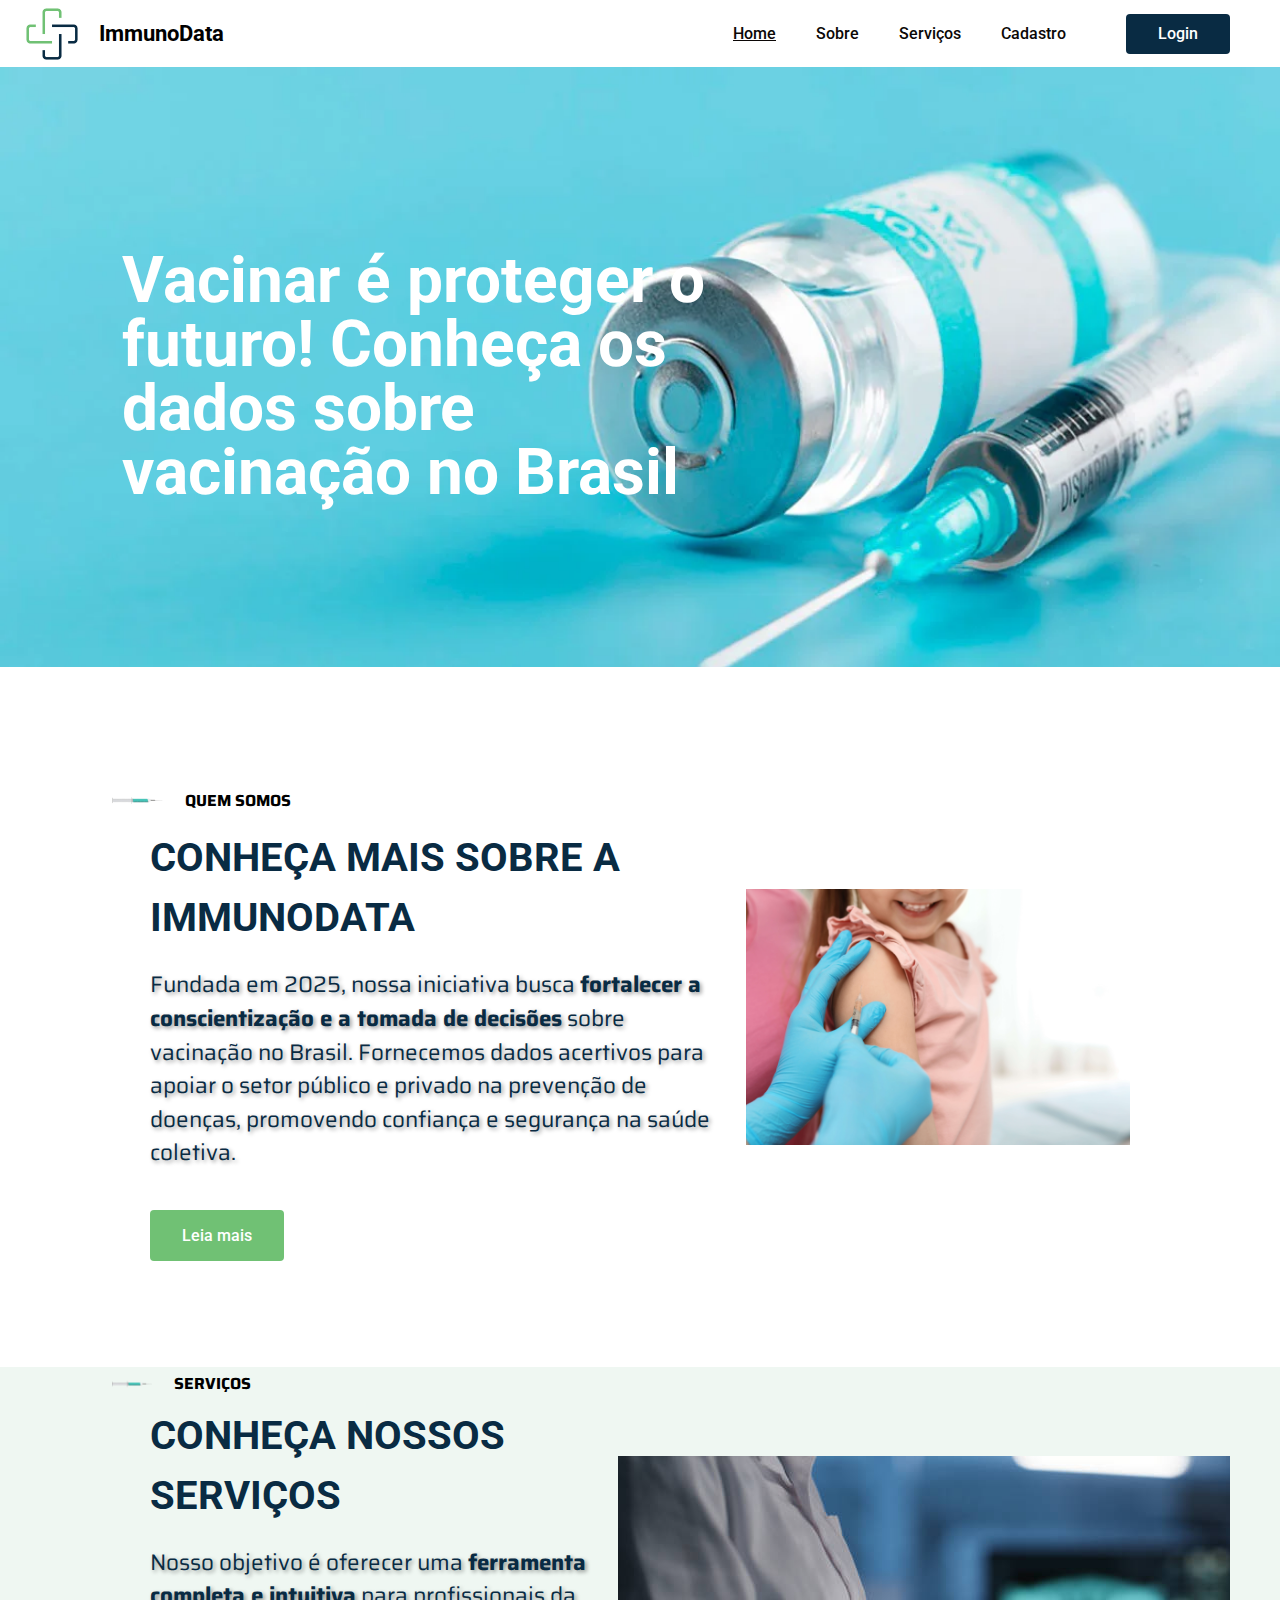
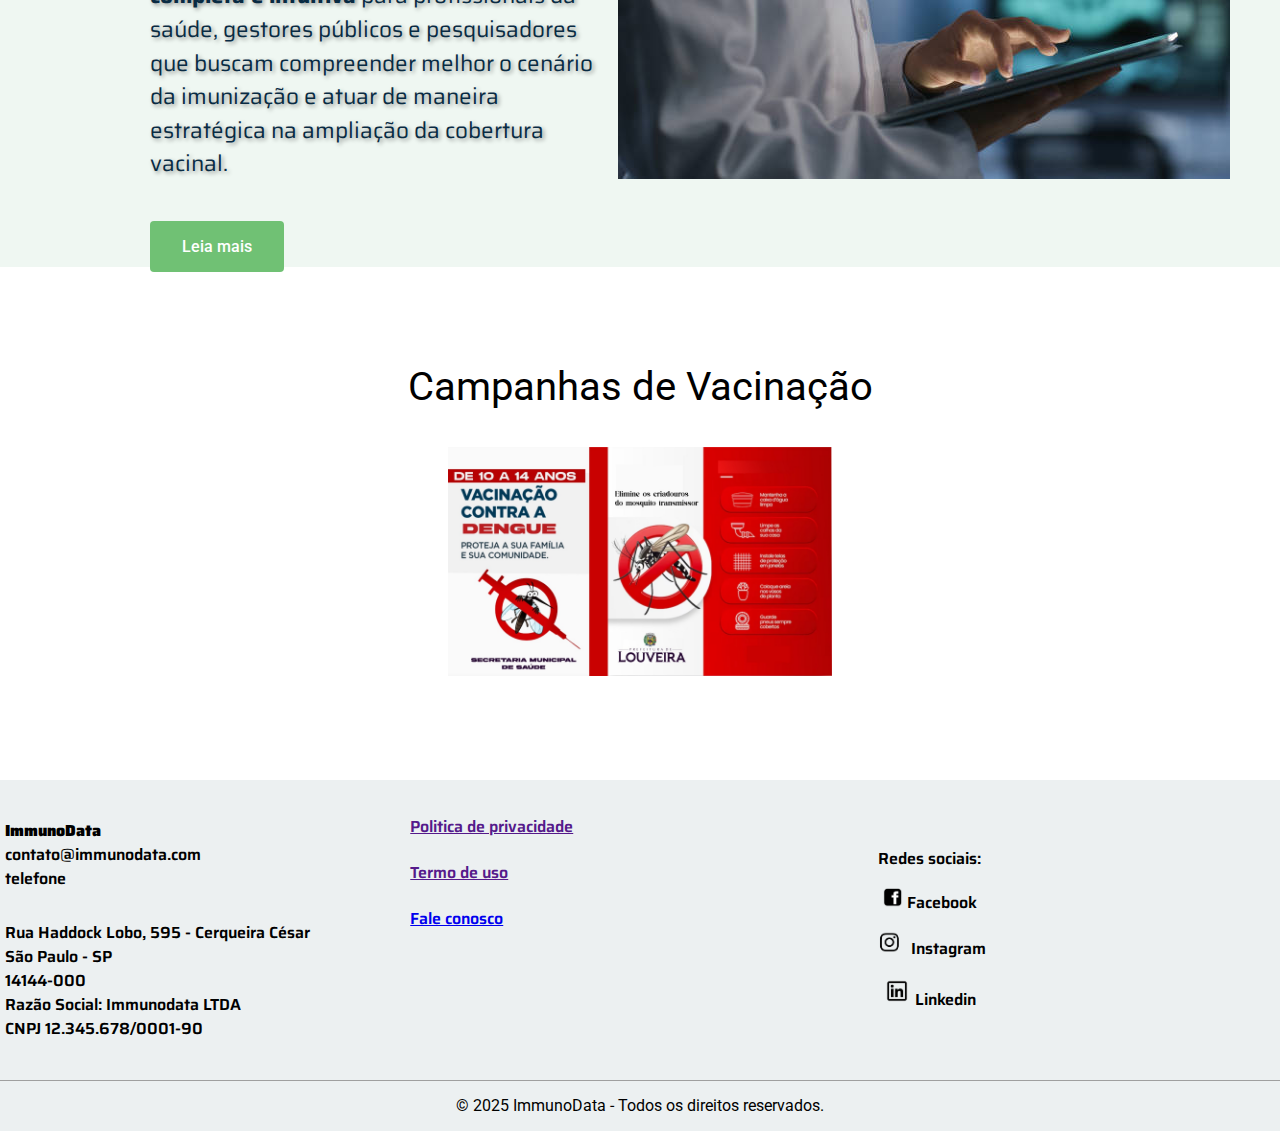
==== site/public/index.html @ 12438918 "adicionando tag select de todas as cidades para cadastro" ====
<!DOCTYPE html>
<html lang="pt-br">

<head>
    <meta charset="UTF-8">
    <meta name="viewport" content="width=device-width, initial-scale=1.0">
    <link rel="stylesheet" href="./css/reset.css">
    <link rel="stylesheet" href="./css/style.css">
    <link rel="icon" href="./assets/logo immunodata/4.png">
    <title>ImmunoData</title>
</head>

<body>
    <header class="cabecalho">
        <div class="cabecalho-titulo">
            <img class="cabecalho-titulo-img" src="./assets/logo immunodata/8.png" alt="Logo site">
            <h1>
                ImmunoData
            </h1>
        </div>
        <nav class="cabecalho-navegacao">
            <div class="cabecalho-navegacao-item">
                <a style="text-decoration: underline;" href="./index.html"> Home</a>
                <a href="./about.html"> Sobre</a>
                <a href="./servicos.html">Serviços</a>
                <a href="Cadastro.html">Cadastro</a>
            </div>
            <a class="logar" href="./Login.html">Login</a>
        </nav>
    </header>
    <main class="conteudo">
        <section class="conteudo-principal">
            <div class="capa conteudo-principal-parte">
                <div class="sobre-capa-principal">
                    <h1 class="slogan">Vacinar é proteger o futuro! Conheça os dados sobre vacinação no Brasil</h1>
                </div>
            </div>
            <div class="conteudo-principal-parte">
                <div class="sobre">
                    <div class="conteudo-principal-titulo">
                        <img src="./assets/vacina.png" alt="seringa">
                        <p>QUEM SOMOS</p>
                    </div>
                    <div class="conteudo-principal-sobre">
                        <h2>CONHEÇA MAIS SOBRE A IMMUNODATA</h2>
                        <p>Fundada em 2025, nossa iniciativa busca <span>fortalecer a conscientização e a tomada de
                                decisões</span> sobre vacinação no Brasil. Fornecemos dados acertivos para apoiar o setor público
                            e privado na prevenção de doenças, promovendo confiança e segurança na saúde coletiva.</p>
                    </div>
                    <button onclick="irSobre()"> Leia mais</button>
                </div>
                <img class="conteudo-principal-imagem" src="assets/vacinacao-infantil.png" alt="criança vacinando" class="sobre-img">
            </div>
            <div class="conteudo-principal-parte marcas">
                <div class="saiba-mais">
                    <div class="conteudo-principal-titulo">
                        <img src="./assets/vacina.png" alt="seringa">
                        <p>SERVIÇOS</p>
                    </div>
                    <div class="conteudo-principal-sobre">
                        <h2>CONHEÇA NOSSOS SERVIÇOS</h2>
                        <p>Nosso objetivo é oferecer uma <span>ferramenta completa e intuitiva</span> para profissionais da saúde, 
                            gestores públicos e pesquisadores que buscam compreender melhor o cenário da imunização e 
                            atuar de maneira estratégica na ampliação da cobertura vacinal.</p>
                    </div>
                    <button onclick="irServico()">Leia mais</button>
                </div>
                <img src="./assets/istockphoto-1751622102-612x612.jpg" alt="logo">
            </div>
            <div class="historias">
                <h1 class="titulo-historias">Campanhas de Vacinação</h1>
                <div class="div-results">
                    <div id="feed_container" class="feed-container">
                        <img src="./assets/campanha-vacina-dengue.jpeg" alt="Campanha de vacinação dengue - Louveira">
                    </div>
                </div>
            </div>
            <div class="contato">
                <div class="informacao">
                    <div class="contato-empresa">
                        <div class="informacao-dados">
                            <p class="contato-empresa-titulo">ImmunoData</p>
                            <p>contato@immunodata.com</p>
                            <p>telefone</p>
                        </div>
                        <div class="informacao-dados">
                            <p>Rua Haddock Lobo, 595 - Cerqueira César</p>
                            <p>São Paulo - SP</p>
                            <p>14144-000</p>
                            <p>Razão Social: Immunodata LTDA</p>
                            <p>CNPJ 12.345.678/0001-90</p>
                            
                        </div>
                    </div>
                    
                    <div class="links">
                        <a href="">Politica de privacidade</a>
                        <a href="">Termo de uso</a>
                        <a href="./contato.html">Fale conosco</a>
                    </div>
                </div>
                <div class="redes-sociais">
                    <h2>Redes sociais:</h2>
                        <span class="posicao">
                            <img src="assets/facebook.png" alt=""> Facebook
                        </span>
                        <span>
                            <img src="assets/instagram.png" alt=""> Instagram
                        </span>
                        <span>
                            <img src="assets/linkedin.png" alt=""> Linkedin
                        </span>
                </div>
            </div>
        </section>

    </main>
    <footer class="rodape">

        <h4>
            © 2025 ImmunoData - Todos os direitos reservados.
        </h4>
    </footer>
</body>

</html>

<script>
    function irSobre() {
        window.location = "./about.html";
    }

    function irServico() {
        window.location = "./servicos.html";
    }
</script>
---- site/public/css/style.css ----
@import url('https://fonts.googleapis.com/css2?family=Edu+AU+VIC+WA+NT+Pre:wght@400..700&family=Kavoon&family=Playpen+Sans:wght@100..800&family=Roboto:ital,wght@0,100..900;1,100..900&display=swap');
@import url('https://fonts.googleapis.com/css2?family=Edu+AU+VIC+WA+NT+Pre:wght@400..700&family=Kavoon&family=Playpen+Sans:wght@100..800&family=Roboto:ital,wght@0,100..900;1,100..900&family=Saira:ital,wght@0,100..900;1,100..900&display=swap');
@import url('https://fonts.googleapis.com/css2?family=Poppins:wght@200;300;400;500;700;800&family=Saira:ital,wght@0,100..900;1,100..900&family=Ultra&display=swap');


body{
    background-color: #fff;
    font-family: "Roboto";
    color: #000;
    height: 100vh;
}

.cabecalho {
    display: flex;
    justify-content: space-between;
    width: 100%;
    height: 67px;
    align-items: center;
}

.cabecalho-titulo{
    display: flex;
    margin-left: 20px;
    align-items: center;
    font-size: 1.4rem;
    font-weight: 700;

}

.cabecalho-titulo-img{
    margin-right: 15px;
    width: 10%;
}

.cabecalho-navegacao{
    margin-right: 50px;
    display: flex;
    gap: 60px;   
}

.cabecalho-navegacao-item{
    display: flex;
    gap: 40px;
    align-items: center;
}

.cabecalho-navegacao a{
    text-decoration: none;
    font-weight: 500;
    color: #0B0706;
}

.cabecalho-navegacao .logar{
    background-color: #092b43;
    padding: 12px 32px;
    color: #fff !important;
    border-radius: 4px;
}

.capa {
    background-image: url(../assets/fundo-vacina.jpg);
    background-size: cover;
    width: 100% !important;
    margin: 0 !important;
    height: 600px !important;
}

.sobre-capa{
    color: white;
    height: 100%;
    display: flex;
    flex-direction: column;
    align-items: flex-start;
    justify-content: left;
    gap: 30px;
    font-size: 4rem;
    font-weight: 700;
    text-align: left;
    margin-left: 90px;
    margin-top: 40px;
}

.sobre-capa-principal{
    color: white;
    height: 100%;
    display: flex;
    flex-direction: column;
    align-items: flex-start;
    justify-content: left;
    gap: 30px;
    font-size: 4rem;
    font-weight: 700;
    text-align: left;
    margin-left: 90px;
    margin-top: 300px;
}

.slogan{
    width: 50%;
    padding: 2rem;
}

.conteudo{
    display: flex;
}

.conteudo-principal{
    width: 100%;
    display: flex;
    flex-direction: column;
    gap: 100px;
}

.conteudo-principal-parte{
    width: 100%;
    height: 500px;
    display: flex;
    justify-content: space-around;
    align-items: center;
    gap: 20px;
}

.conteudo-principal-imagem{
    width: 30%;
    margin-right: 150px;
} 

.nosso-nome{
    height: 500px;
    display: flex;
    justify-content: center;
}

.conteudo-principal-titulo{
    font-family: "Saira";
    display: flex;
    align-items: center;
    gap: 20px;
    margin-left: 110px;
    font-size: 1rem;
    font-weight: 700;
}

.conteudo-principal-sobre{
    display: flex;
    flex-direction: column;
    margin-left: 150px;
    gap: 20px;
    font-family: "Saira";
    font-size: 1.4rem;
    font-weight: 400;
    color: #092b43;
    line-height: 1.5;
}

.conteudo-principal-imagem-sobre{
    width: 30%;
    margin-right: 150px;
} 

.conteudo-principal-motivo{
    display: flex;
    flex-direction: column;
    margin-left: 100px;
    gap: 40px;
    font-family: "Saira";
    font-size: 1.4rem;
    font-weight: 400;
    color: #092b43;
    line-height: 1.2;
    align-items: center;
}

.titulo-pqescolher{
align-items: center;
margin-bottom: 7%;
font-family: "Saira";
font-size: 3.5rem;
font-weight: 800;
}

.historias{
    text-align: center;
    font-size: 1.2rem;
    display: flex;
    flex-direction: column;
    gap: 40px;
}

.titulo-historias{
    font-size: 2.5rem;
    text-align: center;
    width: 100%;
}

.historias img{
    width: 30%;
}

.motivos{
    display: flex;
    justify-content: space-around;
    gap: 100px;

}

.conteudo-principal-sobre span{
    font-weight: 700;
}

.conteudo-principal-sobre p{
    text-shadow: 2px 2px 4px rgba(0, 0, 0, 0.4);
}

.conteudo-principal-sobre h2{
    font-family: "Roboto";
    font-weight: 700;
    font-size: 2.5rem;
}

.conteudo-principal-motivo h2{
    font-family: "Saira";
    font-weight: 700;
    font-size: 2.5rem;
}

.conteudo-principal-parte button{
    background-color: #70C174;
    padding: 16px 32px;
    color: #fff;
    font-family: "Roboto";
    font-weight: 500;
    border-radius: 4px;
    font-size: 1rem;
    text-align: center;
    margin-left: 150px;
    border: none;
    margin-top: 40px;
}

.servicos {
    background-color: rgb(216, 216, 216);
    border-radius: 70px;
    align-items: center;
    margin-left: 2vw;
    width: 95%;
    height: auto;
    display: flex;
    flex-direction: column;
    box-shadow: 5px 5px 15px rgba(0, 0, 0, 0.2);
    padding: 80px 10px;
    gap: 200px;
}

.servicos-escolha {
    width: 100%;
}

.cada-servico {
    display: flex;
    justify-content: center;
    gap: 100px;
    flex-wrap: wrap;
}

.cada-escolha {
    background: #f9f9f9;
    border-radius: 20px;
    padding: 40px;
    width: 20vw;
    height: 13vw;
    display: flex;
    flex-direction: column;
    align-items: center;
    text-align: center;
    box-shadow: 3px 3px 10px rgba(0, 0, 0, 0.1);
    transition: transform 0.3s ease-in-out;
}

.cada-escolha:hover {
    transform: scale(1.05);
}

.img-top {
    width: 140px;
    height: auto;
    margin-bottom: 20px;
}

.cada-escolha h3 {
    font-size: 35px;
    color: #092b43;
    font-weight: bold;
    margin: 20px 0;
}


.marcas{
    background-color: #EFF7F2;
}

.marcas img{
    margin-right: 50px;
}

.indicadores{
    background-color: #092b43;
}

.marcas-titulo{
    font-size: 2.25rem;
    font-weight: 700;
    font-family: "Saira";
}

.img-marcas{
    margin: 0 !important;
    width: 20% !important;
}

.visao-missao-valor{
    background-color: #fff;
    width: 450px;
    border-radius: 70px;
    height: 400px;
    display: flex;
    flex-direction: column;
    align-items: center;
    text-align: center;
    gap: 50px;
    padding-top: 50px;
}

.cada-motivo{
    background-color: #fff;
    width: 300px;
    border-radius: 70px;
    height: 300px;
    display: flex;
    flex-direction: column;
    align-items: center;
    text-align: center;
    justify-content: space-around;
    font-size: 30px !important;
    font-weight: 700;
    font-family: "Saira";
}

.missao{
    display: flex;
    flex-direction: column;
    gap: 20px;
    align-items: center;
}

.visao{
    padding-top: 50px;
    display: flex;
    flex-direction: column;
    gap: 40px;
    align-items: center;
}

.valor{
    padding-top: 50px;
    display: flex;
    flex-direction: column;
    gap: 40px;
    align-items: center;
}

.marcas-texto{
    width: 75%;
}

.conteudo-principal-servico{
    display: flex;
    align-items: center;
    flex-direction: column;
    margin-left: 150px;
    width: 60%;
    gap: 20px;
    font-family: "Saira";
    font-size: 1.4rem;
    font-weight: 400;
    color: #092b43;
    line-height: 1.5;
}

.conteudo-principal-servico h2{
    font-family: "Roboto";
    font-weight: 700;
    font-size: 2.5rem;
}

.conteudo-principal-titulo img{
    width: 9% !important;
    margin: 0 !important;
}

.servico img{
    width: 5% !important;
}

.servicos img{
    width: 5.5% !important;
}



.texto-motivacao{
    font-family: "Saira";
    font-weight: 700;
    color: #ffffff;
    font-size: 2.9rem;
    display: flex;
    margin-left: 5%;
}

.img-infografico{   
    margin-right: 25%;
    display: flex;
    width: 10%;
    height: 90%;

}

.contato{
    height: 300px;
    background-color: #ecf0f1;
    border-bottom: 1px solid #9f9f9f;
    display: flex;
    justify-content: space-around;
    align-items: center;
    width: 100%;
    font-family: "Saira";
    font-weight: 600;
    font-size: 1rem;
}

.informacao{
    padding: auto;
    display: flex;
    gap: 100px;
}

.contato-empresa{
    display: flex;
    flex-direction: column;
    gap: 30px;
}

.informacao-dados{
    line-height: 1.50;
}

.contato-empresa-titulo{
    font-weight: 900;    
}

.links{
    display: flex;
    flex-direction: column;
    gap: 30px;
}

.redes-sociais{
    display: flex;
    text-align: center;
    flex-direction: column;
    align-items: center;
    justify-content: center;
    gap: 20px;
}

.redes-sociais img{
    width: 5%;
}

.rodape{
    background-color: #ecf0f1;
    display: flex;
    justify-content: center;
    height: 50px;
    align-items: center;
    margin-top: auto;
}

@media (max-width: 1150px) {
    .conteudo-principal-parte{
        gap: 40px;
    }

    .conteudo-principal-titulo img{
        display: none;

    }

    .sobre button{
        width: 20%;
    }

    .conteudo-principal-sobre{
        margin-left: 50px;
        gap: 50px;
    }

    .conteudo-principal-servico{
        width: 75%;
    }

    .sobre{
        display: flex;
        flex-direction: column;
        gap: 50px;
    }

    .conteudo-principal-titulo{
        margin-left: 200px;
    }

    .conteudo-principal-imagem{
        margin-right: 50px;
    }

    .sobre-capa{
        align-items: center;
        margin-left: 0;
    }

    .historias img{
        width: 45%;
    }

    .marcas img{
        width: 30%;
    }

    .contato-empresa{
        padding-left: 20px;
    }
}

@media (max-width: 810px){
    .conteudo-principal-servico{
        width: 80%;
        margin-left: 50px;
    }

    .conteudo-principal-titulo{
        display: none;
    }

    .conteudo-principal-parte img{
        width: 40%;
        margin: 0;
    }

    .marcas{
        gap: 0;
    }

    .conteudo-principal-parte{
        display: flex;
        flex-direction: column;
        justify-items: center;
        text-align: center;
    }

    .conteudo-principal-sobre{
        width: 80%;
    }

    .sobre{
        align-items: center;
    }

    .saiba-mais{
        display: flex;
        flex-direction: column;
        gap: 50px;
        align-items: center;
    }

    .conteudo-principal-parte button{
        margin: 0;
    }

}
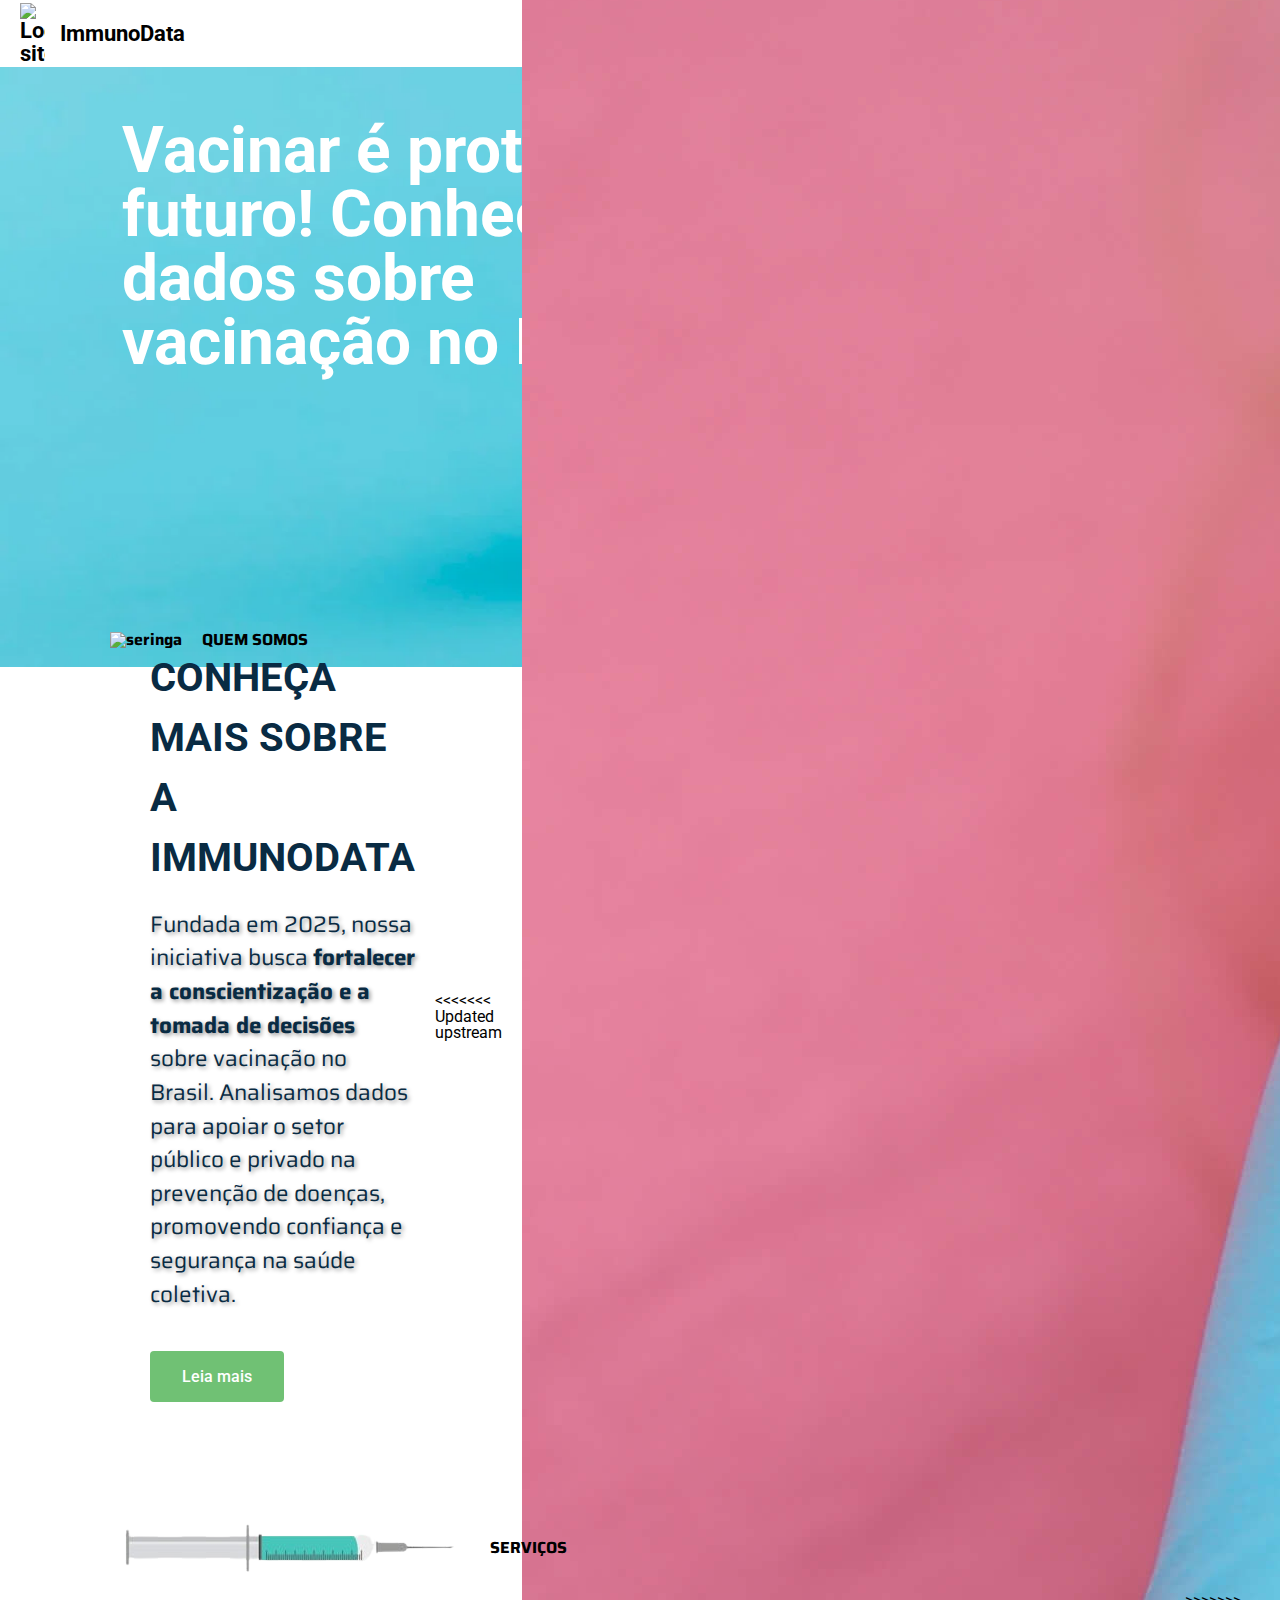
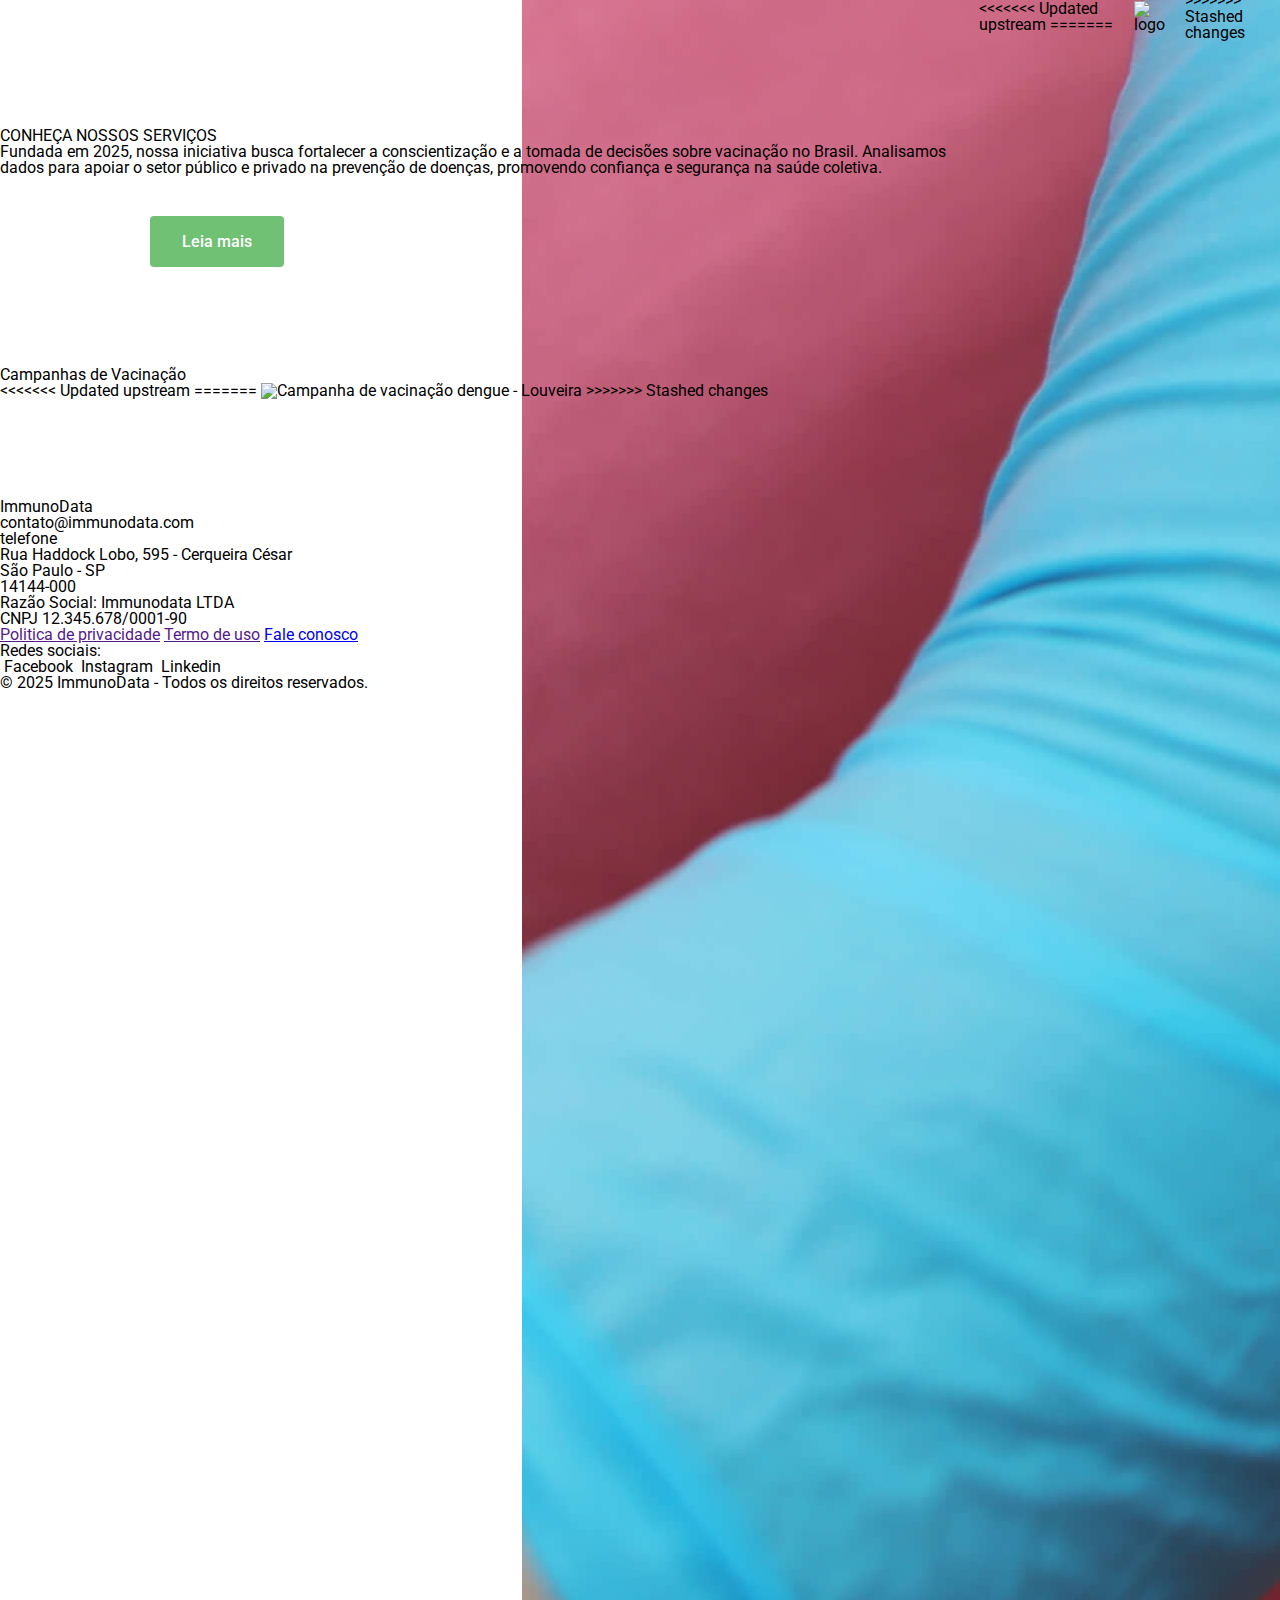
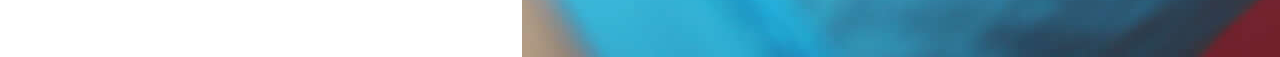
==== commit 08d279e2: "Adicionando home.css para divisão de estilização" ====
--- a/site/public/index.html
+++ b/site/public/index.html
@@ -5,73 +5,85 @@
     <meta charset="UTF-8">
     <meta name="viewport" content="width=device-width, initial-scale=1.0">
     <link rel="stylesheet" href="./css/reset.css">
-    <link rel="stylesheet" href="./css/style.css">
-    <link rel="icon" href="./assets/logo immunodata/4.png">
+    <link rel="stylesheet" href="./css/home.css">
+    <link rel="icon" href="">
     <title>ImmunoData</title>
 </head>
 
 <body>
     <header class="cabecalho">
         <div class="cabecalho-titulo">
-            <img class="cabecalho-titulo-img" src="./assets/logo immunodata/8.png" alt="Logo site">
+            <img class="cabecalho-titulo-img" src="" alt="Logo site">
             <h1>
                 ImmunoData
             </h1>
         </div>
         <nav class="cabecalho-navegacao">
             <div class="cabecalho-navegacao-item">
-                <a style="text-decoration: underline;" href="./index.html"> Home</a>
+                <a href="./index.html"> Home</a>
                 <a href="./about.html"> Sobre</a>
                 <a href="./servicos.html">Serviços</a>
-                <a href="Cadastro.html">Cadastro</a>
+                <a href="./contato.html">Contato</a>
+                <a href="./cadastro.html">Registre-se</a>
             </div>
-            <a class="logar" href="./Login.html">Login</a>
+            <a class="logar" href="./login.html">Login</a>
         </nav>
     </header>
     <main class="conteudo">
         <section class="conteudo-principal">
             <div class="capa conteudo-principal-parte">
-                <div class="sobre-capa-principal">
-                    <h1 class="slogan">Vacinar é proteger o futuro! Conheça os dados sobre vacinação no Brasil</h1>
+                <div class="sobre-capa">
+                    <h1 class="slogan">Vacinar é proteger o futuro! Conheça os dados sobre vacinação no Brasil.</h1>
                 </div>
             </div>
             <div class="conteudo-principal-parte">
                 <div class="sobre">
                     <div class="conteudo-principal-titulo">
-                        <img src="./assets/vacina.png" alt="seringa">
+                        <img src="" alt="seringa">
                         <p>QUEM SOMOS</p>
                     </div>
                     <div class="conteudo-principal-sobre">
                         <h2>CONHEÇA MAIS SOBRE A IMMUNODATA</h2>
                         <p>Fundada em 2025, nossa iniciativa busca <span>fortalecer a conscientização e a tomada de
-                                decisões</span> sobre vacinação no Brasil. Fornecemos dados acertivos para apoiar o setor público
+                                decisões</span> sobre vacinação no Brasil. Analisamos dados para apoiar o setor público
                             e privado na prevenção de doenças, promovendo confiança e segurança na saúde coletiva.</p>
                     </div>
                     <button onclick="irSobre()"> Leia mais</button>
                 </div>
-                <img class="conteudo-principal-imagem" src="assets/vacinacao-infantil.png" alt="criança vacinando" class="sobre-img">
+<<<<<<< Updated upstream
+                <img src="assets/vacinacao-infantil.png" alt="criança vacinando" class="sobre-img">
+=======
+                <img class="conteudo-principal-imagem" src="" alt="criança vacinando" class="sobre-img">
+>>>>>>> Stashed changes
             </div>
-            <div class="conteudo-principal-parte marcas">
-                <div class="saiba-mais">
+            <div class="conteudo-principal-parte servico">
+                <div>
                     <div class="conteudo-principal-titulo">
                         <img src="./assets/vacina.png" alt="seringa">
                         <p>SERVIÇOS</p>
                     </div>
-                    <div class="conteudo-principal-sobre">
+                    <div class="conteudo-principal-servico">
                         <h2>CONHEÇA NOSSOS SERVIÇOS</h2>
-                        <p>Nosso objetivo é oferecer uma <span>ferramenta completa e intuitiva</span> para profissionais da saúde, 
-                            gestores públicos e pesquisadores que buscam compreender melhor o cenário da imunização e 
-                            atuar de maneira estratégica na ampliação da cobertura vacinal.</p>
-                    </div>
-                    <button onclick="irServico()">Leia mais</button>
+                        <p>Fundada em 2025, nossa iniciativa busca fortalecer a conscientização e a tomada de decisões sobre
+                            vacinação no Brasil. Analisamos dados para apoiar o setor público e privado na prevenção de
+                            doenças, promovendo confiança e segurança na saúde coletiva.</p>
+                        </div>
+                        <button onclick="irServico()">Leia mais</button>
+
                 </div>
-                <img src="./assets/istockphoto-1751622102-612x612.jpg" alt="logo">
+<<<<<<< Updated upstream
+=======
+                <img src="" alt="logo">
+>>>>>>> Stashed changes
             </div>
             <div class="historias">
                 <h1 class="titulo-historias">Campanhas de Vacinação</h1>
                 <div class="div-results">
                     <div id="feed_container" class="feed-container">
-                        <img src="./assets/campanha-vacina-dengue.jpeg" alt="Campanha de vacinação dengue - Louveira">
+<<<<<<< Updated upstream
+=======
+                        <img src="" alt="Campanha de vacinação dengue - Louveira">
+>>>>>>> Stashed changes
                     </div>
                 </div>
             </div>
@@ -102,13 +114,13 @@
                 <div class="redes-sociais">
                     <h2>Redes sociais:</h2>
                         <span class="posicao">
-                            <img src="assets/facebook.png" alt=""> Facebook
+                            <img src="" alt=""> Facebook
                         </span>
                         <span>
-                            <img src="assets/instagram.png" alt=""> Instagram
+                            <img src="" alt=""> Instagram
                         </span>
                         <span>
-                            <img src="assets/linkedin.png" alt=""> Linkedin
+                            <img src="" alt=""> Linkedin
                         </span>
                 </div>
             </div>
--- a/site/public/css/home.css
+++ b/site/public/css/home.css
@@ -0,0 +1,180 @@
+@import url('https://fonts.googleapis.com/css2?family=Edu+AU+VIC+WA+NT+Pre:wght@400..700&family=Kavoon&family=Playpen+Sans:wght@100..800&family=Roboto:ital,wght@0,100..900;1,100..900&display=swap');
+@import url('https://fonts.googleapis.com/css2?family=Edu+AU+VIC+WA+NT+Pre:wght@400..700&family=Kavoon&family=Playpen+Sans:wght@100..800&family=Roboto:ital,wght@0,100..900;1,100..900&family=Saira:ital,wght@0,100..900;1,100..900&display=swap');
+@import url('https://fonts.googleapis.com/css2?family=Poppins:wght@200;300;400;500;700;800&family=Saira:ital,wght@0,100..900;1,100..900&family=Ultra&display=swap');
+
+body {
+    background-color: #fff;
+    font-family: "Roboto";
+    color: #000;
+    height: 100vh;
+}
+
+.cabecalho {
+    display: flex;
+    justify-content: space-between;
+    width: 100%;
+    height: 67px;
+    align-items: center;
+}
+
+.cabecalho-titulo {
+    display: flex;
+    margin-left: 20px;
+    align-items: center;
+    font-size: 1.4rem;
+    font-weight: 700;
+}
+
+.cabecalho-titulo-img {
+    margin-right: 15px;
+    width: 10%;
+}
+
+.cabecalho-navegacao {
+    margin-right: 50px;
+    display: flex;
+    gap: 60px;   
+}
+
+.cabecalho-navegacao-item {
+    display: flex;
+    gap: 40px;
+    align-items: center;
+}
+
+.cabecalho-navegacao a {
+    text-decoration: none;
+    font-weight: 500;
+    color: #0B0706;
+}
+
+.cabecalho-navegacao .logar {
+    background-color: #092b43;
+    padding: 12px 32px;
+    color: #fff !important;
+    border-radius: 4px;
+}
+
+.capa {
+    background-image: url(../assets/fundo-vacina.jpg);
+    background-size: cover;
+    width: 100% !important;
+    margin: 0 !important;
+    height: 600px !important;
+}
+
+.sobre-capa {
+    color: white;
+    height: 100%;
+    display: flex;
+    flex-direction: column;
+    align-items: flex-start;
+    justify-content: left;
+    gap: 30px;
+    font-size: 4rem;
+    font-weight: 700;
+    text-align: left;
+    margin-left: 90px;
+    margin-top: 40px;
+}
+
+.sobre-capa-principal {
+    color: white;
+    height: 100%;
+    display: flex;
+    flex-direction: column;
+    align-items: flex-start;
+    justify-content: left;
+    gap: 30px;
+    font-size: 4rem;
+    font-weight: 700;
+    text-align: left;
+    margin-left: 90px;
+    margin-top: 300px;
+}
+
+.slogan {
+    width: 50%;
+    padding: 2rem;
+}
+
+.conteudo {
+    display: flex;
+}
+
+.conteudo-principal {
+    width: 100%;
+    display: flex;
+    flex-direction: column;
+    gap: 100px;
+}
+
+.conteudo-principal-parte {
+    width: 100%;
+    height: 500px;
+    display: flex;
+    justify-content: space-around;
+    align-items: center;
+    gap: 20px;
+}
+
+.conteudo-principal-imagem {
+    width: 30%;
+    margin-right: 150px;
+} 
+
+.nosso-nome {
+    height: 500px;
+    display: flex;
+    justify-content: center;
+}
+
+.conteudo-principal-titulo {
+    font-family: "Saira";
+    display: flex;
+    align-items: center;
+    gap: 20px;
+    margin-left: 110px;
+    font-size: 1rem;
+    font-weight: 700;
+}
+
+.conteudo-principal-sobre {
+    display: flex;
+    flex-direction: column;
+    margin-left: 150px;
+    gap: 20px;
+    font-family: "Saira";
+    font-size: 1.4rem;
+    font-weight: 400;
+    color: #092b43;
+    line-height: 1.5;
+}
+
+.conteudo-principal-sobre span {
+    font-weight: 700;
+}
+
+.conteudo-principal-sobre p {
+    text-shadow: 2px 2px 4px rgba(0, 0, 0, 0.4);
+}
+
+.conteudo-principal-sobre h2 {
+    font-family: "Roboto";
+    font-weight: 700;
+    font-size: 2.5rem;
+}
+
+.conteudo-principal-parte button {
+    background-color: #70C174;
+    padding: 16px 32px;
+    color: #fff;
+    font-family: "Roboto";
+    font-weight: 500;
+    border-radius: 4px;
+    font-size: 1rem;
+    text-align: center;
+    margin-left: 150px;
+    border: none;
+    margin-top: 40px;
+}
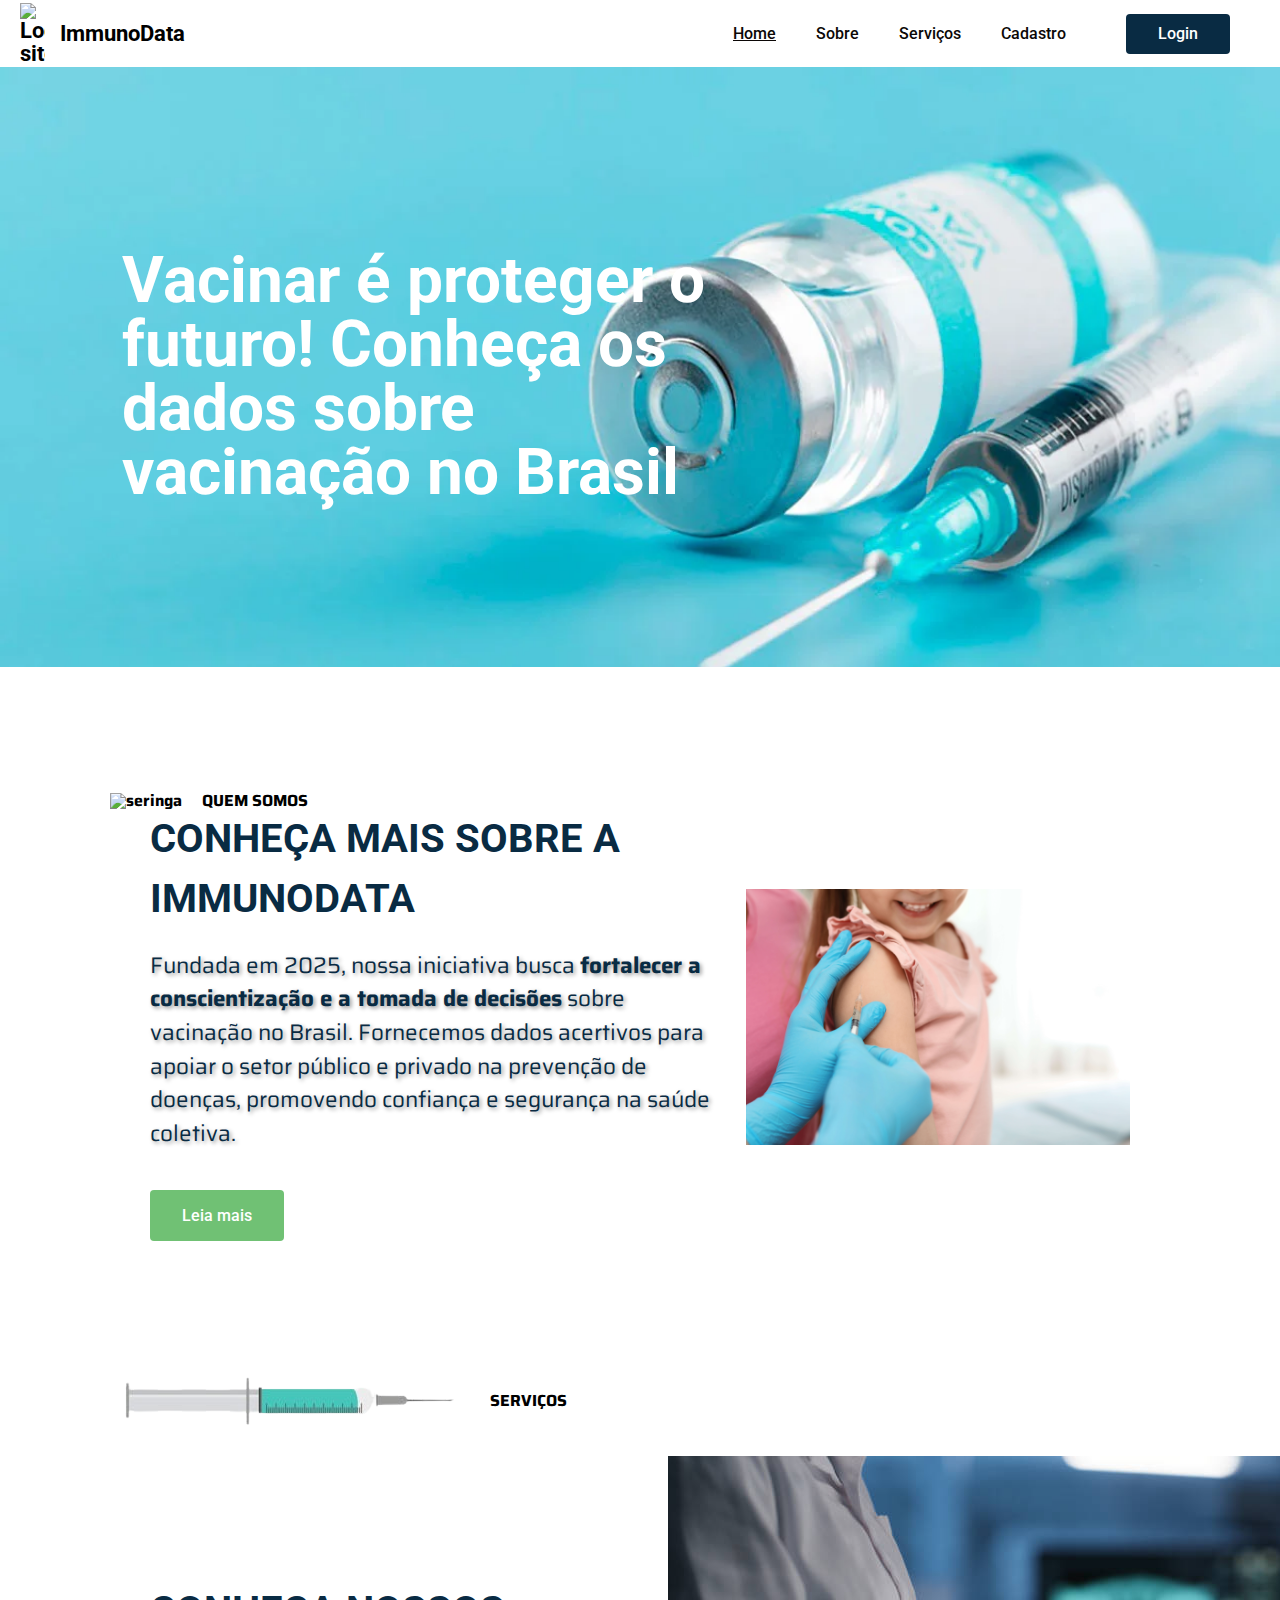
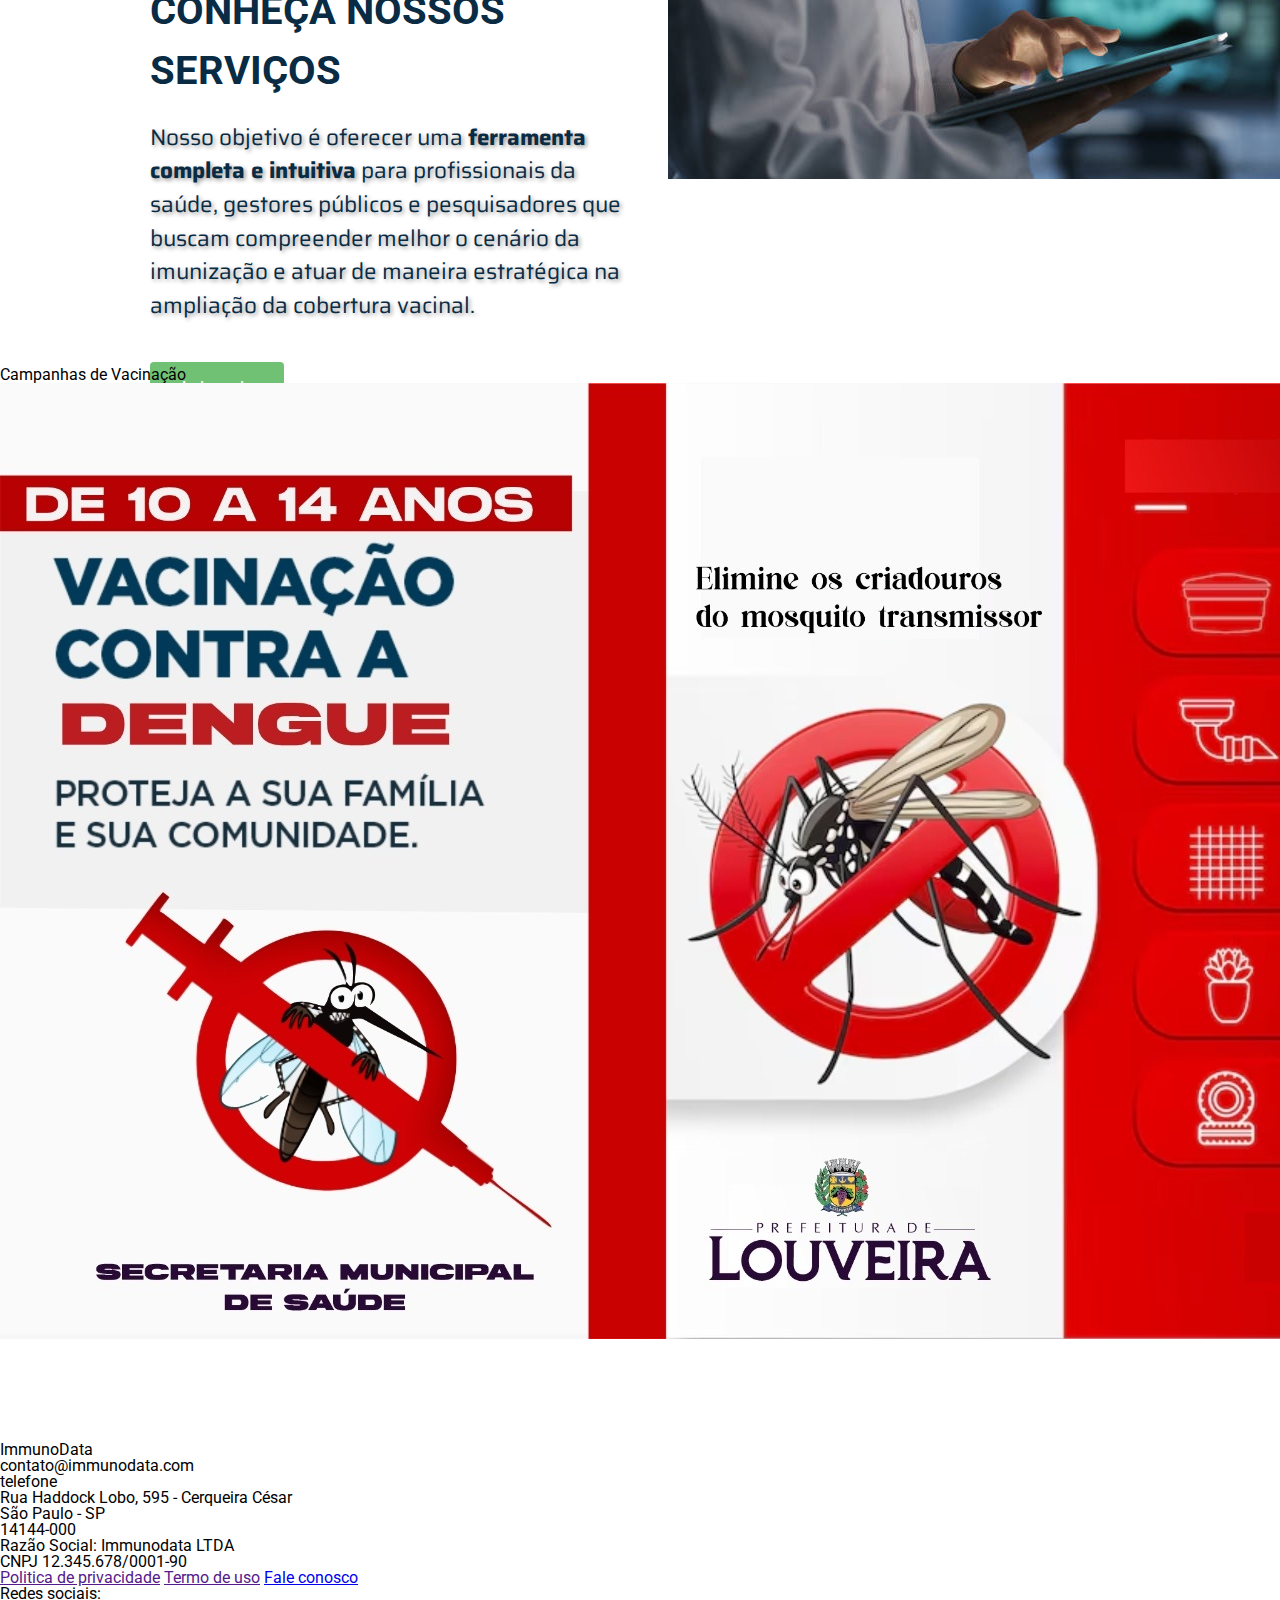
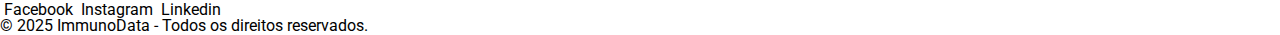
==== commit fec2f41b: "Merge branch 'main' into Mateus" ====
--- a/site/public/index.html
+++ b/site/public/index.html
@@ -20,20 +20,19 @@
         </div>
         <nav class="cabecalho-navegacao">
             <div class="cabecalho-navegacao-item">
-                <a href="./index.html"> Home</a>
+                <a style="text-decoration: underline;" href="./index.html"> Home</a>
                 <a href="./about.html"> Sobre</a>
                 <a href="./servicos.html">Serviços</a>
-                <a href="./contato.html">Contato</a>
-                <a href="./cadastro.html">Registre-se</a>
+                <a href="Cadastro.html">Cadastro</a>
             </div>
-            <a class="logar" href="./login.html">Login</a>
+            <a class="logar" href="./Login.html">Login</a>
         </nav>
     </header>
     <main class="conteudo">
         <section class="conteudo-principal">
             <div class="capa conteudo-principal-parte">
-                <div class="sobre-capa">
-                    <h1 class="slogan">Vacinar é proteger o futuro! Conheça os dados sobre vacinação no Brasil.</h1>
+                <div class="sobre-capa-principal">
+                    <h1 class="slogan">Vacinar é proteger o futuro! Conheça os dados sobre vacinação no Brasil</h1>
                 </div>
             </div>
             <div class="conteudo-principal-parte">
@@ -45,45 +44,34 @@
                     <div class="conteudo-principal-sobre">
                         <h2>CONHEÇA MAIS SOBRE A IMMUNODATA</h2>
                         <p>Fundada em 2025, nossa iniciativa busca <span>fortalecer a conscientização e a tomada de
-                                decisões</span> sobre vacinação no Brasil. Analisamos dados para apoiar o setor público
+                                decisões</span> sobre vacinação no Brasil. Fornecemos dados acertivos para apoiar o setor público
                             e privado na prevenção de doenças, promovendo confiança e segurança na saúde coletiva.</p>
                     </div>
                     <button onclick="irSobre()"> Leia mais</button>
                 </div>
-<<<<<<< Updated upstream
-                <img src="assets/vacinacao-infantil.png" alt="criança vacinando" class="sobre-img">
-=======
-                <img class="conteudo-principal-imagem" src="" alt="criança vacinando" class="sobre-img">
->>>>>>> Stashed changes
+                <img class="conteudo-principal-imagem" src="assets/vacinacao-infantil.png" alt="criança vacinando" class="sobre-img">
             </div>
-            <div class="conteudo-principal-parte servico">
-                <div>
+            <div class="conteudo-principal-parte marcas">
+                <div class="saiba-mais">
                     <div class="conteudo-principal-titulo">
                         <img src="./assets/vacina.png" alt="seringa">
                         <p>SERVIÇOS</p>
                     </div>
-                    <div class="conteudo-principal-servico">
+                    <div class="conteudo-principal-sobre">
                         <h2>CONHEÇA NOSSOS SERVIÇOS</h2>
-                        <p>Fundada em 2025, nossa iniciativa busca fortalecer a conscientização e a tomada de decisões sobre
-                            vacinação no Brasil. Analisamos dados para apoiar o setor público e privado na prevenção de
-                            doenças, promovendo confiança e segurança na saúde coletiva.</p>
-                        </div>
-                        <button onclick="irServico()">Leia mais</button>
-
+                        <p>Nosso objetivo é oferecer uma <span>ferramenta completa e intuitiva</span> para profissionais da saúde, 
+                            gestores públicos e pesquisadores que buscam compreender melhor o cenário da imunização e 
+                            atuar de maneira estratégica na ampliação da cobertura vacinal.</p>
+                    </div>
+                    <button onclick="irServico()">Leia mais</button>
                 </div>
-<<<<<<< Updated upstream
-=======
-                <img src="" alt="logo">
->>>>>>> Stashed changes
+                <img src="./assets/istockphoto-1751622102-612x612.jpg" alt="logo">
             </div>
             <div class="historias">
                 <h1 class="titulo-historias">Campanhas de Vacinação</h1>
                 <div class="div-results">
                     <div id="feed_container" class="feed-container">
-<<<<<<< Updated upstream
-=======
-                        <img src="" alt="Campanha de vacinação dengue - Louveira">
->>>>>>> Stashed changes
+                        <img src="./assets/campanha-vacina-dengue.jpeg" alt="Campanha de vacinação dengue - Louveira">
                     </div>
                 </div>
             </div>
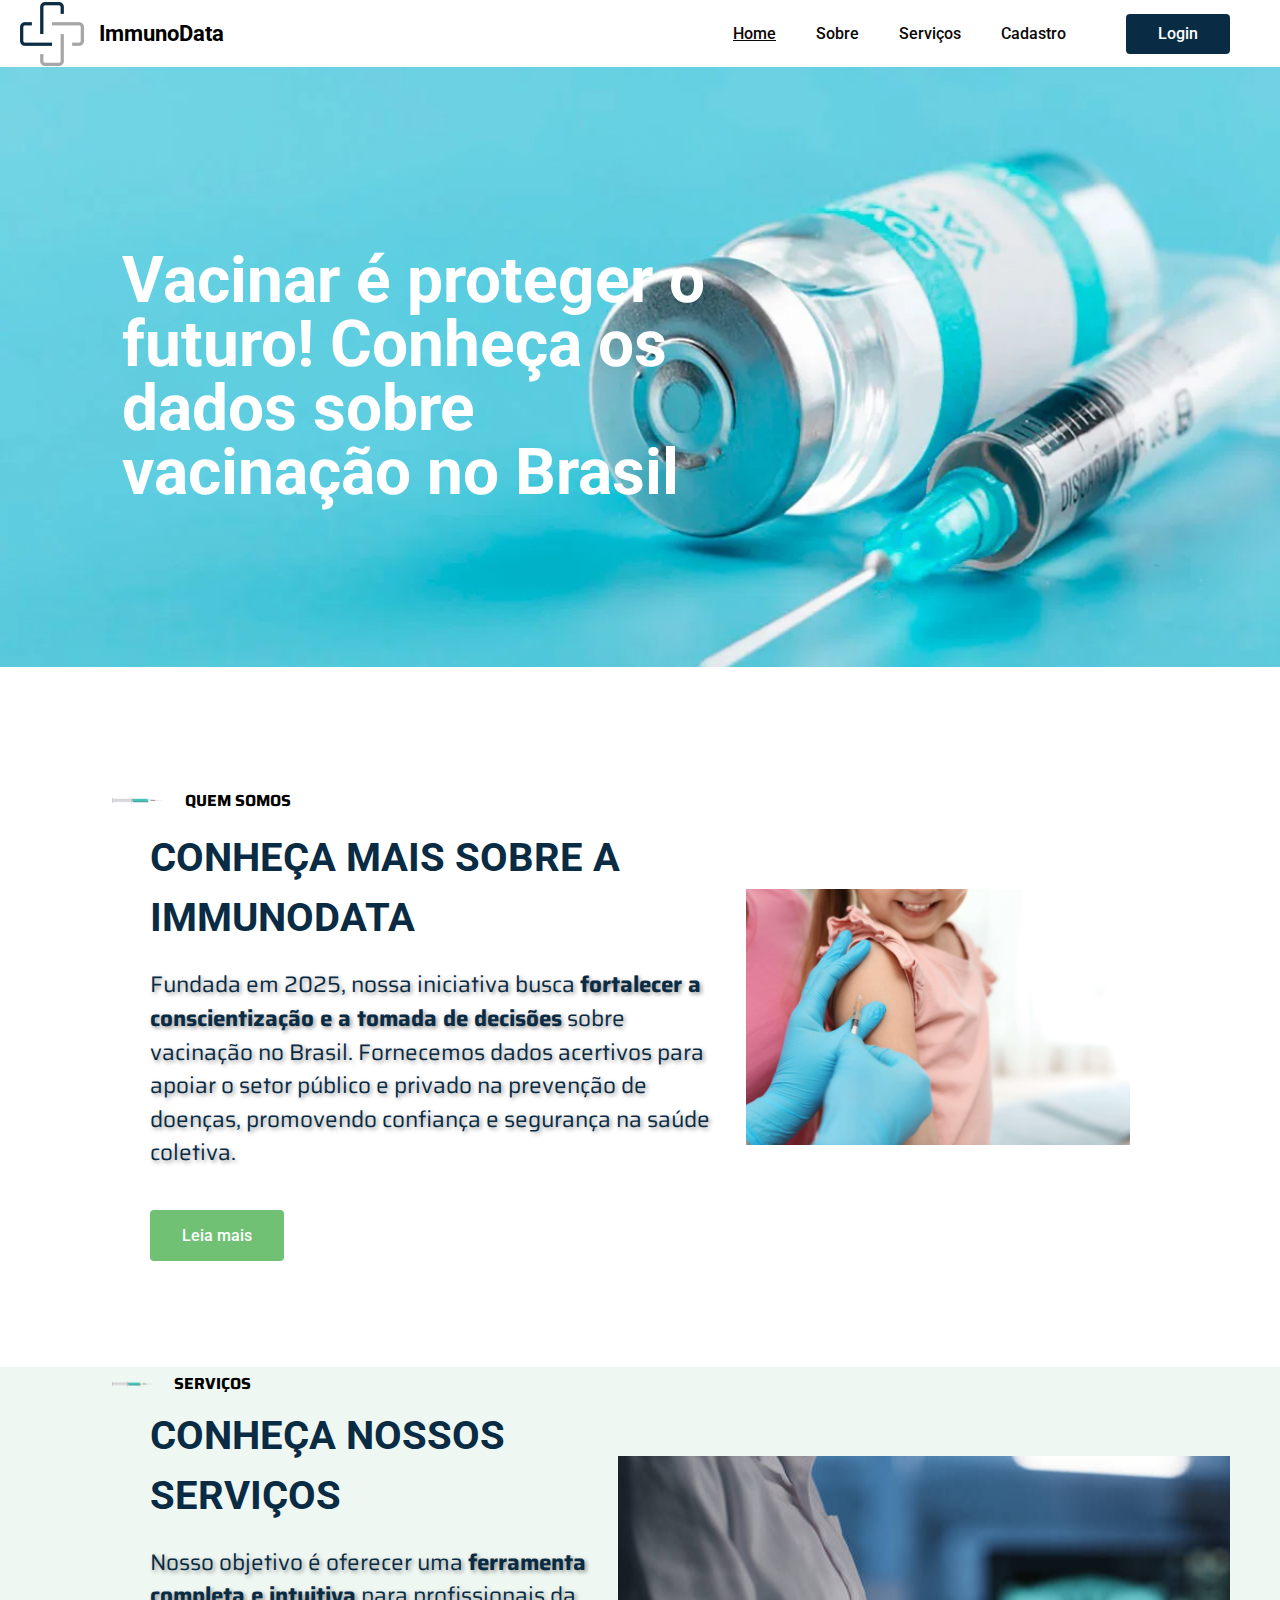
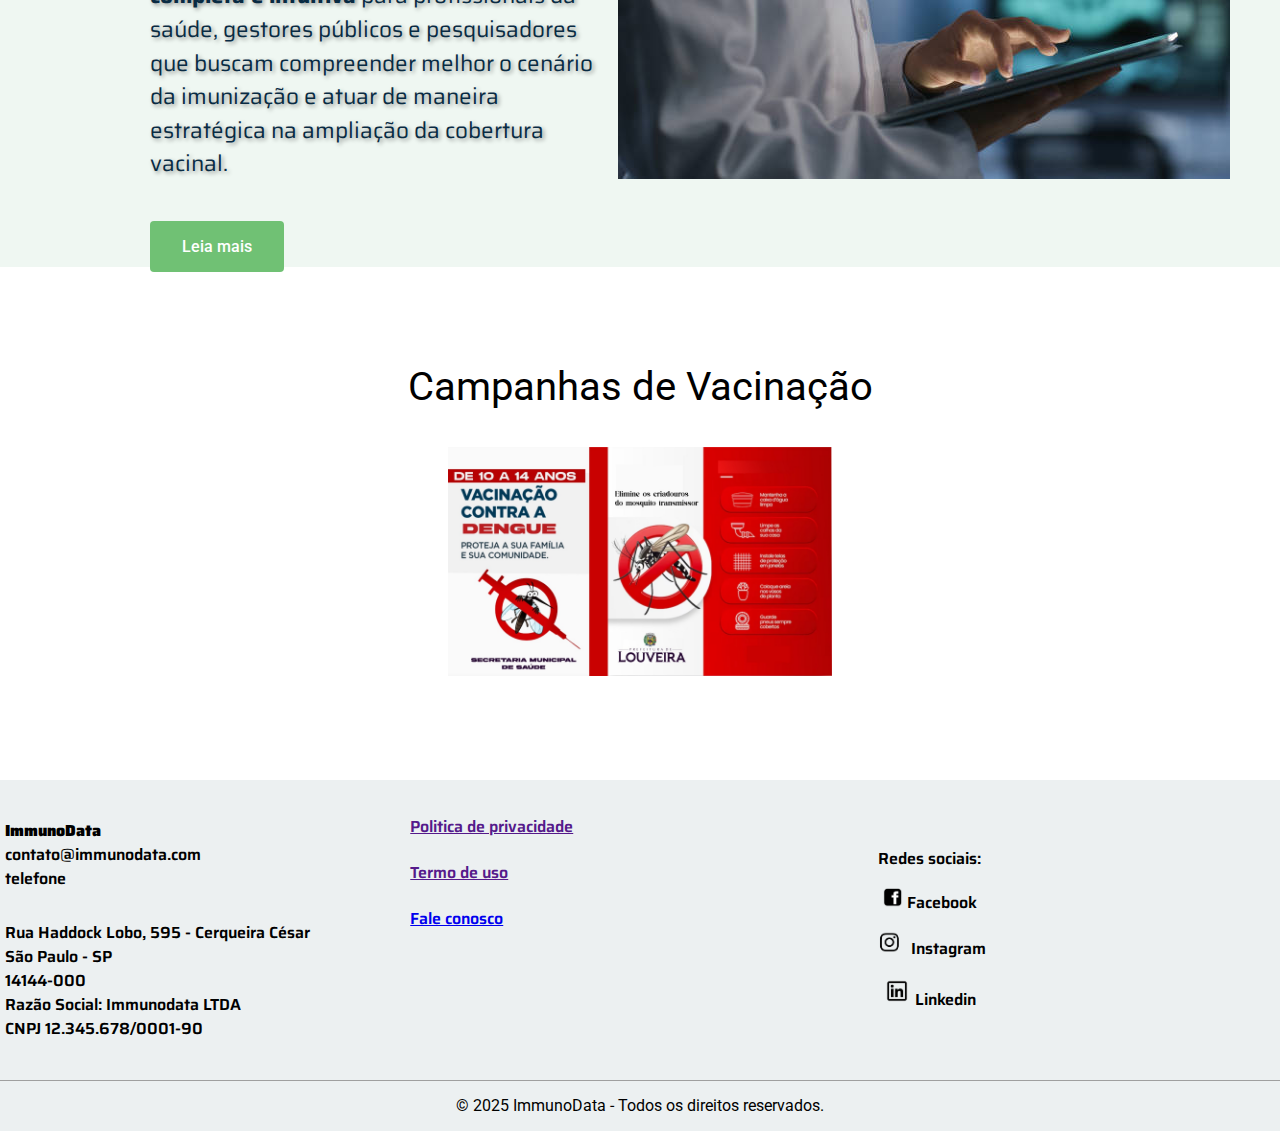
==== commit 91c190f9: "separando css home" ====
--- a/site/public/index.html
+++ b/site/public/index.html
@@ -6,14 +6,14 @@
     <meta name="viewport" content="width=device-width, initial-scale=1.0">
     <link rel="stylesheet" href="./css/reset.css">
     <link rel="stylesheet" href="./css/home.css">
-    <link rel="icon" href="">
+    <link rel="icon" href="./assets/logo immunodata2.0/13.png">
     <title>ImmunoData</title>
 </head>
 
 <body>
     <header class="cabecalho">
         <div class="cabecalho-titulo">
-            <img class="cabecalho-titulo-img" src="" alt="Logo site">
+            <img class="cabecalho-titulo-img" src="./assets/logo immunodata2.0/13.png" alt="Logo site">
             <h1>
                 ImmunoData
             </h1>
@@ -38,7 +38,7 @@
             <div class="conteudo-principal-parte">
                 <div class="sobre">
                     <div class="conteudo-principal-titulo">
-                        <img src="" alt="seringa">
+                        <img src="./assets/vacina.png" alt="seringa">
                         <p>QUEM SOMOS</p>
                     </div>
                     <div class="conteudo-principal-sobre">
@@ -67,8 +67,8 @@
                 </div>
                 <img src="./assets/istockphoto-1751622102-612x612.jpg" alt="logo">
             </div>
-            <div class="historias">
-                <h1 class="titulo-historias">Campanhas de Vacinação</h1>
+            <div class="campanhas">
+                <h1 class="titulo-campanhas">Campanhas de Vacinação</h1>
                 <div class="div-results">
                     <div id="feed_container" class="feed-container">
                         <img src="./assets/campanha-vacina-dengue.jpeg" alt="Campanha de vacinação dengue - Louveira">
@@ -102,13 +102,13 @@
                 <div class="redes-sociais">
                     <h2>Redes sociais:</h2>
                         <span class="posicao">
-                            <img src="" alt=""> Facebook
+                            <img src="./assets/facebook.png" alt=""> Facebook
                         </span>
                         <span>
-                            <img src="" alt=""> Instagram
+                            <img src="./assets/instagram.png" alt=""> Instagram
                         </span>
                         <span>
-                            <img src="" alt=""> Linkedin
+                            <img src="./assets/linkedin.png" alt=""> Linkedin
                         </span>
                 </div>
             </div>
--- a/site/public/css/home.css
+++ b/site/public/css/home.css
@@ -2,7 +2,7 @@
 @import url('https://fonts.googleapis.com/css2?family=Edu+AU+VIC+WA+NT+Pre:wght@400..700&family=Kavoon&family=Playpen+Sans:wght@100..800&family=Roboto:ital,wght@0,100..900;1,100..900&family=Saira:ital,wght@0,100..900;1,100..900&display=swap');
 @import url('https://fonts.googleapis.com/css2?family=Poppins:wght@200;300;400;500;700;800&family=Saira:ital,wght@0,100..900;1,100..900&family=Ultra&display=swap');
 
-body {
+body{
     background-color: #fff;
     font-family: "Roboto";
     color: #000;
@@ -17,7 +17,7 @@
     align-items: center;
 }
 
-.cabecalho-titulo {
+.cabecalho-titulo{
     display: flex;
     margin-left: 20px;
     align-items: center;
@@ -25,34 +25,54 @@
     font-weight: 700;
 }
 
-.cabecalho-titulo-img {
+.cabecalho-titulo-img{
     margin-right: 15px;
     width: 10%;
 }
 
-.cabecalho-navegacao {
+.cabecalho-navegacao{
     margin-right: 50px;
     display: flex;
     gap: 60px;   
 }
 
-.cabecalho-navegacao-item {
+.cabecalho-navegacao-item{
     display: flex;
     gap: 40px;
     align-items: center;
 }
 
-.cabecalho-navegacao a {
+.cabecalho-navegacao a{
     text-decoration: none;
     font-weight: 500;
     color: #0B0706;
 }
 
-.cabecalho-navegacao .logar {
+.cabecalho-navegacao .logar{
     background-color: #092b43;
     padding: 12px 32px;
     color: #fff !important;
     border-radius: 4px;
+}
+
+.conteudo{
+    display: flex;
+}
+
+.conteudo-principal{
+    width: 100%;
+    display: flex;
+    flex-direction: column;
+    gap: 100px;
+}
+
+.conteudo-principal-parte{
+    width: 100%;
+    height: 500px;
+    display: flex;
+    justify-content: space-around;
+    align-items: center;
+    gap: 20px;
 }
 
 .capa {
@@ -63,7 +83,7 @@
     height: 600px !important;
 }
 
-.sobre-capa {
+.sobre-capa-principal{
     color: white;
     height: 100%;
     display: flex;
@@ -75,61 +95,20 @@
     font-weight: 700;
     text-align: left;
     margin-left: 90px;
-    margin-top: 40px;
-}
-
-.sobre-capa-principal {
-    color: white;
-    height: 100%;
-    display: flex;
-    flex-direction: column;
-    align-items: flex-start;
-    justify-content: left;
-    gap: 30px;
-    font-size: 4rem;
-    font-weight: 700;
-    text-align: left;
-    margin-left: 90px;
     margin-top: 300px;
 }
 
-.slogan {
+.slogan{
     width: 50%;
     padding: 2rem;
 }
 
-.conteudo {
-    display: flex;
-}
-
-.conteudo-principal {
-    width: 100%;
-    display: flex;
-    flex-direction: column;
-    gap: 100px;
-}
-
-.conteudo-principal-parte {
-    width: 100%;
-    height: 500px;
-    display: flex;
-    justify-content: space-around;
-    align-items: center;
-    gap: 20px;
-}
-
-.conteudo-principal-imagem {
+.conteudo-principal-imagem{
     width: 30%;
     margin-right: 150px;
 } 
 
-.nosso-nome {
-    height: 500px;
-    display: flex;
-    justify-content: center;
-}
-
-.conteudo-principal-titulo {
+.conteudo-principal-titulo{
     font-family: "Saira";
     display: flex;
     align-items: center;
@@ -139,7 +118,7 @@
     font-weight: 700;
 }
 
-.conteudo-principal-sobre {
+.conteudo-principal-sobre{
     display: flex;
     flex-direction: column;
     margin-left: 150px;
@@ -151,21 +130,39 @@
     line-height: 1.5;
 }
 
-.conteudo-principal-sobre span {
-    font-weight: 700;
-}
-
-.conteudo-principal-sobre p {
+.campanhas{
+    text-align: center;
+    font-size: 1.2rem;
+    display: flex;
+    flex-direction: column;
+    gap: 40px;
+}
+
+.titulo-campanhas{
+    font-size: 2.5rem;
+    text-align: center;
+    width: 100%;
+}
+
+.campanhas img{
+    width: 30%;
+}
+
+.conteudo-principal-sobre span{
+    font-weight: 700;
+}
+
+.conteudo-principal-sobre p{
     text-shadow: 2px 2px 4px rgba(0, 0, 0, 0.4);
 }
 
-.conteudo-principal-sobre h2 {
+.conteudo-principal-sobre h2{
     font-family: "Roboto";
     font-weight: 700;
     font-size: 2.5rem;
 }
 
-.conteudo-principal-parte button {
+.conteudo-principal-parte button{
     background-color: #70C174;
     padding: 16px 32px;
     color: #fff;
@@ -178,3 +175,180 @@
     border: none;
     margin-top: 40px;
 }
+
+.marcas{
+    background-color: #EFF7F2;
+}
+
+.marcas img{
+    margin-right: 50px;
+}
+
+.conteudo-principal-titulo img{
+    width: 9% !important;
+    margin: 0 !important;
+}
+
+.contato{
+    height: 300px;
+    background-color: #ecf0f1;
+    border-bottom: 1px solid #9f9f9f;
+    display: flex;
+    justify-content: space-around;
+    align-items: center;
+    width: 100%;
+    font-family: "Saira";
+    font-weight: 600;
+    font-size: 1rem;
+}
+
+.informacao{
+    padding: auto;
+    display: flex;
+    gap: 100px;
+}
+
+.contato-empresa{
+    display: flex;
+    flex-direction: column;
+    gap: 30px;
+}
+
+.informacao-dados{
+    line-height: 1.50;
+}
+
+.contato-empresa-titulo{
+    font-weight: 900;    
+}
+
+.links{
+    display: flex;
+    flex-direction: column;
+    gap: 30px;
+}
+
+.redes-sociais{
+    display: flex;
+    text-align: center;
+    flex-direction: column;
+    align-items: center;
+    justify-content: center;
+    gap: 20px;
+}
+
+.redes-sociais img{
+    width: 5%;
+}
+
+.rodape{
+    background-color: #ecf0f1;
+    display: flex;
+    justify-content: center;
+    height: 50px;
+    align-items: center;
+    margin-top: auto;
+}
+
+@media (max-width: 1150px) {
+    .conteudo-principal-parte{
+        gap: 40px;
+    }
+
+    .conteudo-principal-titulo img{
+        display: none;
+
+    }
+
+    .sobre button{
+        width: 20%;
+    }
+
+    .conteudo-principal-sobre{
+        margin-left: 50px;
+        gap: 50px;
+    }
+
+    .conteudo-principal-servico{
+        width: 75%;
+    }
+
+    .sobre{
+        display: flex;
+        flex-direction: column;
+        gap: 50px;
+    }
+
+    .conteudo-principal-titulo{
+        margin-left: 200px;
+    }
+
+    .conteudo-principal-imagem{
+        margin-right: 50px;
+    }
+
+    .sobre-capa{
+        align-items: center;
+        margin-left: 0;
+    }
+
+    .campanhas img{
+        width: 45%;
+    }
+
+    .marcas img{
+        width: 30%;
+    }
+
+    .contato-empresa{
+        padding-left: 20px;
+    }
+}
+
+@media (max-width: 810px){
+    .conteudo-principal-servico{
+        width: 80%;
+        margin-left: 50px;
+    }
+
+    .conteudo-principal-titulo{
+        display: none;
+    }
+
+    .conteudo-principal-parte img{
+        width: 40%;
+        margin: 0;
+    }
+
+    .marcas{
+        gap: 0;
+    }
+
+    .conteudo-principal-parte{
+        display: flex;
+        flex-direction: column;
+        justify-items: center;
+        text-align: center;
+    }
+
+    .conteudo-principal-sobre{
+        width: 80%;
+    }
+
+    .sobre{
+        align-items: center;
+    }
+
+    .saiba-mais{
+        display: flex;
+        flex-direction: column;
+        gap: 50px;
+        align-items: center;
+    }
+
+    .conteudo-principal-parte button{
+        margin: 0;
+    }
+
+}
+
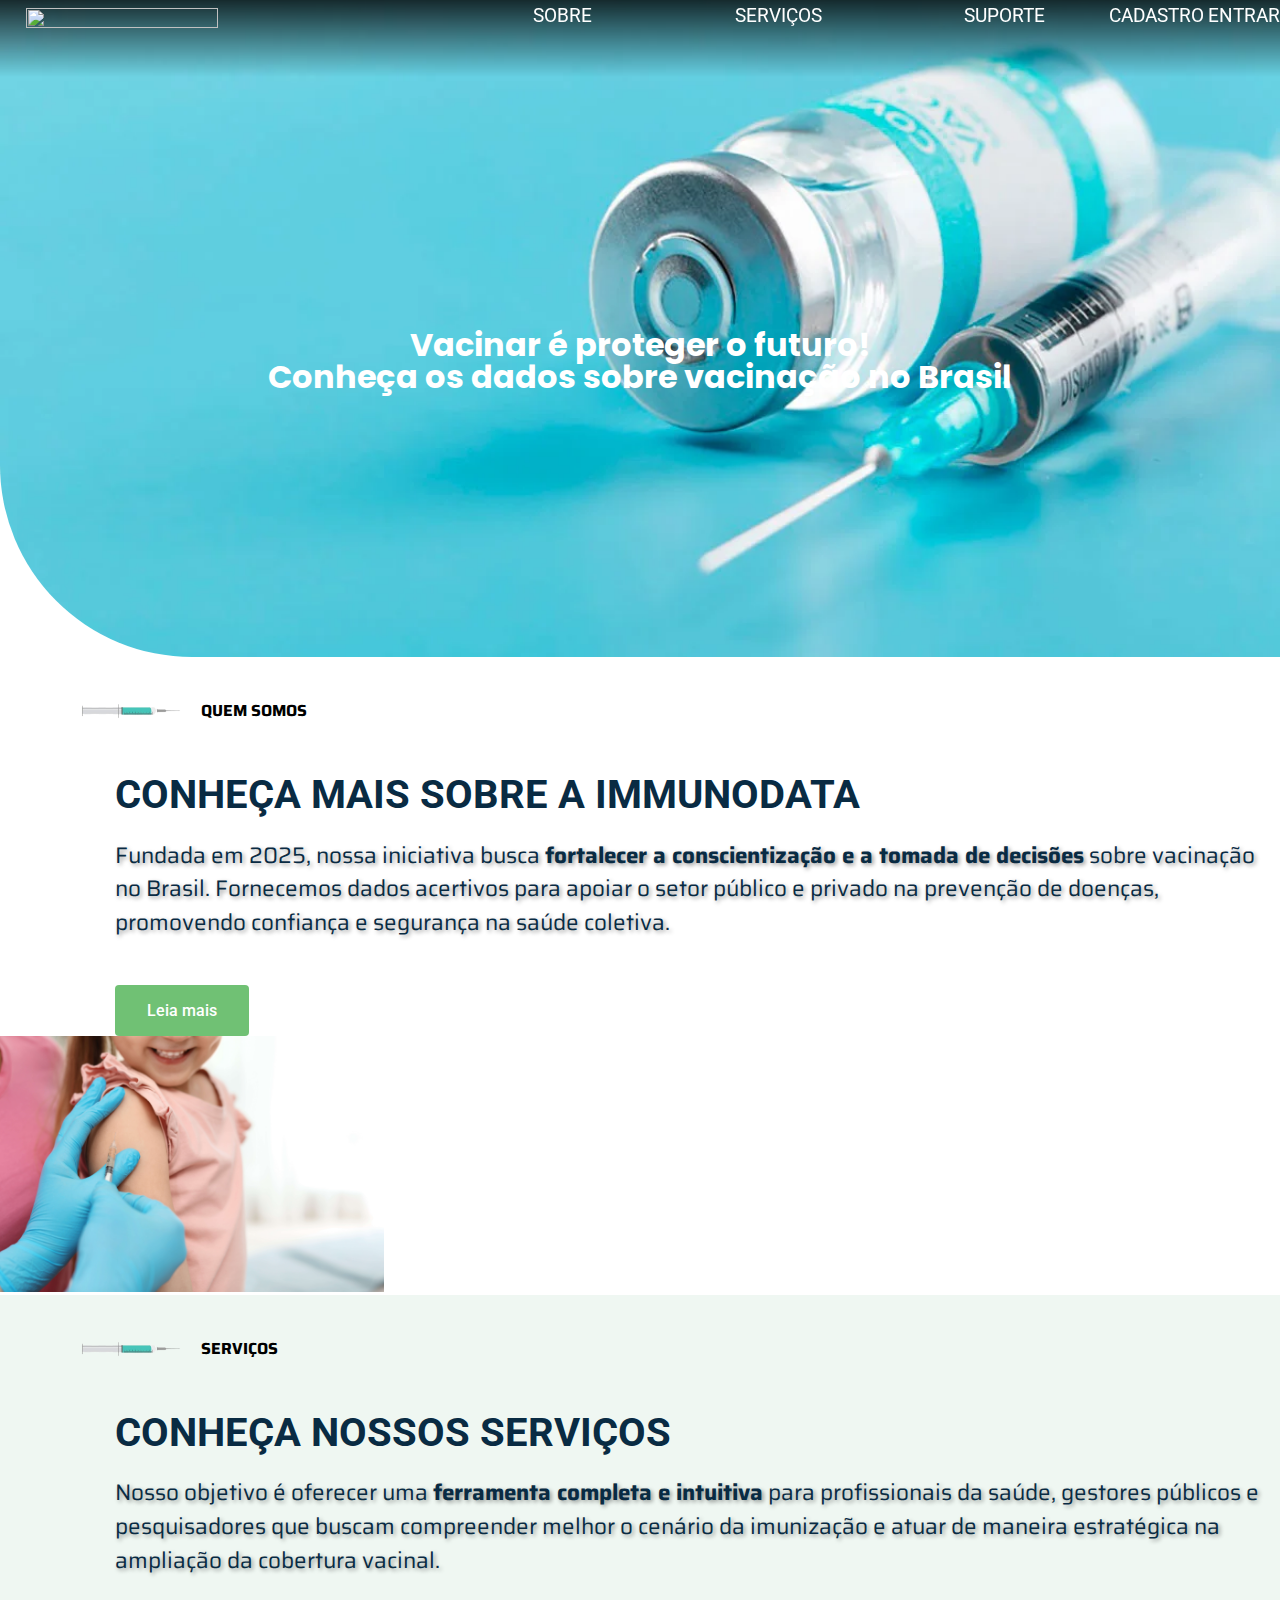
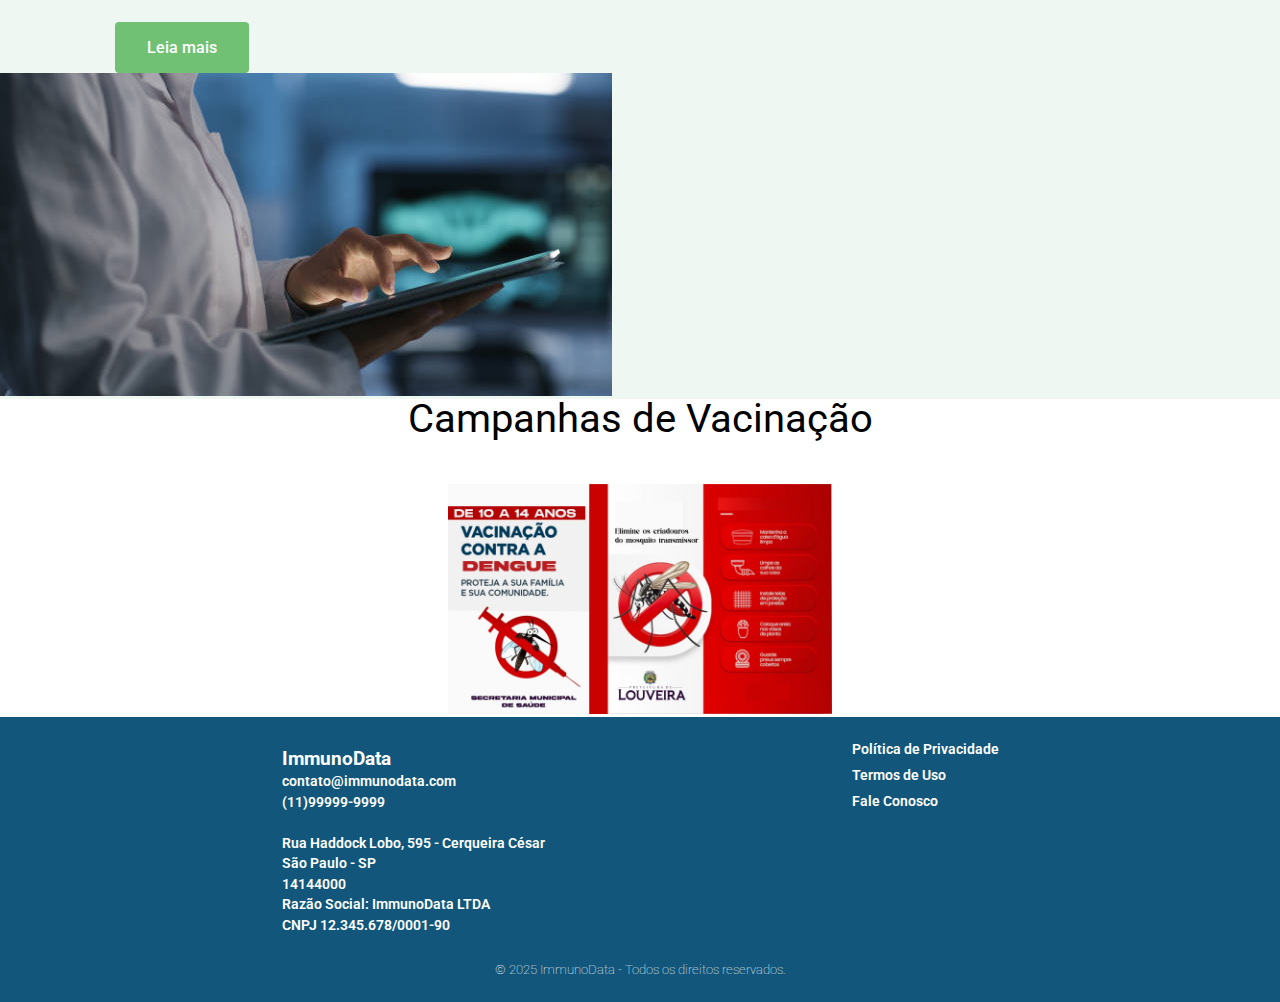
==== commit 3bbf570b: "feat: novo cabeçalho" ====
--- a/site/public/index.html
+++ b/site/public/index.html
@@ -11,7 +11,7 @@
 </head>
 
 <body>
-    <header class="cabecalho">
+    <!-- <header class="cabecalho">
         <div class="cabecalho-titulo">
             <img class="cabecalho-titulo-img" src="./assets/logo immunodata2.0/13.png" alt="Logo site">
             <h1>
@@ -27,14 +27,41 @@
             </div>
             <a class="logar" href="./Login.html">Login</a>
         </nav>
+    </header> -->
+    <header>
+        <div class="cabecalho">
+            <a href="./index.html"><img class="logo" src="assets/"></a>
+    
+            <div class="box_nav">
+                <nav>
+                    <a href="./about.html">SOBRE</a>
+                    <a href="./servicos.html">SERVIÇOS</a>
+                    <a href="#">SUPORTE</a>
+                </nav>
+    
+                <div>
+    
+                </div>
+    
+                    <div id="box_loginCadastro" class="box_login_cadastro">
+                    <a class="cadastrar" href="LoginCadastro.html">CADASTRO</a>
+                    <a class="logar" href="./LoginCadastro.html">ENTRAR</a>
+                    </div>
+    
+    
+                
+            </div>
+        </div>
     </header>
+
+    <div class="home">
+        <div class="home_embarque">
+            <h2><span>Vacinar é proteger o futuro!</h2>
+            <h2><span>Conheça os dados sobre vacinação no Brasil</h2>
+        </div>
+            </div>
     <main class="conteudo">
         <section class="conteudo-principal">
-            <div class="capa conteudo-principal-parte">
-                <div class="sobre-capa-principal">
-                    <h1 class="slogan">Vacinar é proteger o futuro! Conheça os dados sobre vacinação no Brasil</h1>
-                </div>
-            </div>
             <div class="conteudo-principal-parte">
                 <div class="sobre">
                     <div class="conteudo-principal-titulo">
@@ -75,54 +102,30 @@
                     </div>
                 </div>
             </div>
-            <div class="contato">
-                <div class="informacao">
-                    <div class="contato-empresa">
-                        <div class="informacao-dados">
-                            <p class="contato-empresa-titulo">ImmunoData</p>
-                            <p>contato@immunodata.com</p>
-                            <p>telefone</p>
-                        </div>
-                        <div class="informacao-dados">
-                            <p>Rua Haddock Lobo, 595 - Cerqueira César</p>
-                            <p>São Paulo - SP</p>
-                            <p>14144-000</p>
-                            <p>Razão Social: Immunodata LTDA</p>
-                            <p>CNPJ 12.345.678/0001-90</p>
-                            
-                        </div>
+            <footer>
+                <div class="box_footer_rodape">
+                    <div class="box_footer_contato">
+                        <p class="footer_title">ImmunoData</p>
+                        <p>contato@immunodata.com</p>
+                        <p>(11)99999-9999</p>
+                        <br>
+                        <p>Rua Haddock Lobo, 595 - Cerqueira César</p>
+                        <p>São Paulo - SP</p>
+                        <p>14144000</p>
+                        <p>Razão Social: ImmunoData LTDA</p>
+                        <p>CNPJ 12.345.678/0001-90</p>
+            
                     </div>
-                    
-                    <div class="links">
-                        <a href="">Politica de privacidade</a>
-                        <a href="">Termo de uso</a>
-                        <a href="./contato.html">Fale conosco</a>
+                    <div class="box_footer_termos">
+                        <p href="about.html">Política de Privacidade</p>
+                        <p>Termos de Uso</p>
+                        <a  href="#">Fale Conosco</a>
                     </div>
                 </div>
-                <div class="redes-sociais">
-                    <h2>Redes sociais:</h2>
-                        <span class="posicao">
-                            <img src="./assets/facebook.png" alt=""> Facebook
-                        </span>
-                        <span>
-                            <img src="./assets/instagram.png" alt=""> Instagram
-                        </span>
-                        <span>
-                            <img src="./assets/linkedin.png" alt=""> Linkedin
-                        </span>
-                </div>
-            </div>
-        </section>
-
-    </main>
-    <footer class="rodape">
-
-        <h4>
-            © 2025 ImmunoData - Todos os direitos reservados.
-        </h4>
-    </footer>
+            
+                <p class="footer_final">© 2025 ImmunoData - Todos os direitos reservados.</p>
+            </footer>
 </body>
-
 </html>
 
 <script>
--- a/site/public/css/home.css
+++ b/site/public/css/home.css
@@ -2,127 +2,157 @@
 @import url('https://fonts.googleapis.com/css2?family=Edu+AU+VIC+WA+NT+Pre:wght@400..700&family=Kavoon&family=Playpen+Sans:wght@100..800&family=Roboto:ital,wght@0,100..900;1,100..900&family=Saira:ital,wght@0,100..900;1,100..900&display=swap');
 @import url('https://fonts.googleapis.com/css2?family=Poppins:wght@200;300;400;500;700;800&family=Saira:ital,wght@0,100..900;1,100..900&family=Ultra&display=swap');
 
-body{
+body {
     background-color: #fff;
     font-family: "Roboto";
     color: #000;
     height: 100vh;
 }
 
-.cabecalho {
+
+header {
+    width: 100%;
+    height: 6vw;
+    position: fixed;
+  
+  
+    z-index: 3;
+    background: linear-gradient(to bottom, rgba(0, 0, 0, 0.8), rgba(0, 0, 0, 0));
+  }
+  
+  .cabecalho {
+    display: flex;
+    align-items: center;
+    z-index: 2
+  }
+  
+  .logo {
+    width: 15vw;
+    height: 100%;
+    margin-left: 2vw;
+    cursor: pointer;
+    margin-top: 0.6vw;
+  }
+  
+  .icon-header {
+    width: 6vw;
+    cursor: pointer;
+  }
+  
+  .box_nav {
+    width: 100%;
+    display: flex;
+    justify-content: flex-end;
+    align-items: center;
+  
+  }
+  
+  nav {
+    width: 40vw;
+    margin-right: 5vw;
     display: flex;
     justify-content: space-between;
-    width: 100%;
-    height: 67px;
-    align-items: center;
-}
-
-.cabecalho-titulo{
-    display: flex;
-    margin-left: 20px;
-    align-items: center;
-    font-size: 1.4rem;
+    align-items: center;
+    color: white;
+  }
+  
+  a {
+    font-style: normal;
+    color: white;
+    text-decoration: none;
+    font-size: 1.5vw;
+    font-weight: 400;
+    text-align: center;
+  }
+  
+  a:hover {
+    font-weight: bold;
+  }
+  
+  .home {
+    background-image: url('../assets/fundo-vacina.jpg');
+    background-size: cover; 
+      background-position: center;
+    background-repeat: no-repeat;
+    width: 100%;
+    height: 73vh;
+    background-color: white;
+    border-radius: 0vw 0vw 0vw 15vw;
+    display: flex;
+    justify-content: center;
+    align-items: center;
+  }
+  
+  .home_embarque {
+    display: flex;
+    justify-content: center;
+    align-items: center;
+  
+    flex-direction: column;
+    color: white;
+    height: 19vw;
+    width: 80vw;
+    margin-top: 5vw;
+    text-align: center;
+  }
+  
+  h2 {
+    font-size: 2.5vw;
+    font-weight: 600;
+    font-family: "Poppins", sans-serif;
+  }
+
+  .home_embarque a {
+    background-color: #e2e2e2a8;
+    color: white;
+    /* background-color: #092b43cf; */
+    border-radius: 0.5vw;
+    width: 24vw;
+    height: 5.3vw;
+    text-align: center;
+    padding-top: 1vw;
+    font-size: 1.8vw;
+    font-weight: 600;
+    font-family: "Poppins", sans-serif;
+    margin-top: 2vw;
+  }
+  
+  .home_embarque span {
     font-weight: 700;
-}
-
-.cabecalho-titulo-img{
-    margin-right: 15px;
-    width: 10%;
-}
-
-.cabecalho-navegacao{
-    margin-right: 50px;
-    display: flex;
-    gap: 60px;   
-}
-
-.cabecalho-navegacao-item{
-    display: flex;
-    gap: 40px;
-    align-items: center;
-}
-
-.cabecalho-navegacao a{
-    text-decoration: none;
-    font-weight: 500;
-    color: #0B0706;
-}
-
-.cabecalho-navegacao .logar{
-    background-color: #092b43;
-    padding: 12px 32px;
-    color: #fff !important;
-    border-radius: 4px;
-}
-
-.conteudo{
-    display: flex;
-}
-
-.conteudo-principal{
-    width: 100%;
-    display: flex;
-    flex-direction: column;
-    gap: 100px;
-}
-
-.conteudo-principal-parte{
-    width: 100%;
-    height: 500px;
-    display: flex;
-    justify-content: space-around;
-    align-items: center;
-    gap: 20px;
-}
-
-.capa {
-    background-image: url(../assets/fundo-vacina.jpg);
-    background-size: cover;
-    width: 100% !important;
-    margin: 0 !important;
-    height: 600px !important;
-}
-
-.sobre-capa-principal{
-    color: white;
-    height: 100%;
-    display: flex;
-    flex-direction: column;
-    align-items: flex-start;
-    justify-content: left;
-    gap: 30px;
-    font-size: 4rem;
-    font-weight: 700;
-    text-align: left;
-    margin-left: 90px;
-    margin-top: 300px;
-}
-
-.slogan{
-    width: 50%;
-    padding: 2rem;
-}
-
-.conteudo-principal-imagem{
+    padding-left: 0.2vw;
+    padding-right: 0.2vw;
+    font-family: "Poppins", sans-serif;
+  }
+  
+  .home_embarque a:hover {
+    background-color: #002f52b9;
+    color: white;
+    font-weight: 900;
+    transition: all 0.5s ease;
+    /* Para animações suaves em elementos */
+  
+  }
+
+.conteudo-principal-imagem {
     width: 30%;
-    margin-right: 150px;
-} 
-
-.conteudo-principal-titulo{
+    margin-right: 10vw;
+}
+
+.conteudo-principal-titulo {
     font-family: "Saira";
     display: flex;
     align-items: center;
-    gap: 20px;
-    margin-left: 110px;
+    gap: 1.25vw;
+    margin-left: 6vw;
     font-size: 1rem;
     font-weight: 700;
 }
 
-.conteudo-principal-sobre{
-    display: flex;
-    flex-direction: column;
-    margin-left: 150px;
-    gap: 20px;
+.conteudo-principal-sobre {
+    display: flex;
+    flex-direction: column;
+    margin-left: 9vw;
+    gap: 1.5vh;
     font-family: "Saira";
     font-size: 1.4rem;
     font-weight: 400;
@@ -130,67 +160,67 @@
     line-height: 1.5;
 }
 
-.campanhas{
+.campanhas {
     text-align: center;
     font-size: 1.2rem;
     display: flex;
     flex-direction: column;
-    gap: 40px;
-}
-
-.titulo-campanhas{
+    gap: 5vh;
+}
+
+.titulo-campanhas {
     font-size: 2.5rem;
     text-align: center;
     width: 100%;
 }
 
-.campanhas img{
+.campanhas img {
     width: 30%;
 }
 
-.conteudo-principal-sobre span{
+.conteudo-principal-sobre span {
     font-weight: 700;
 }
 
-.conteudo-principal-sobre p{
-    text-shadow: 2px 2px 4px rgba(0, 0, 0, 0.4);
-}
-
-.conteudo-principal-sobre h2{
+.conteudo-principal-sobre p {
+    text-shadow: 0.125rem 0.125rem 0.25rem rgba(0, 0, 0, 0.4);
+}
+
+.conteudo-principal-sobre h2 {
     font-family: "Roboto";
     font-weight: 700;
     font-size: 2.5rem;
 }
 
-.conteudo-principal-parte button{
+.conteudo-principal-parte button {
     background-color: #70C174;
-    padding: 16px 32px;
+    padding: 1rem 2rem;
     color: #fff;
     font-family: "Roboto";
     font-weight: 500;
-    border-radius: 4px;
+    border-radius: 0.25rem;
     font-size: 1rem;
     text-align: center;
-    margin-left: 150px;
+    margin-left: 9vw;
     border: none;
-    margin-top: 40px;
-}
-
-.marcas{
+    margin-top: 5vh;
+}
+
+.marcas {
     background-color: #EFF7F2;
 }
 
-.marcas img{
-    margin-right: 50px;
-}
-
-.conteudo-principal-titulo img{
+.marcas img {
+    margin-right: 3vw;
+}
+
+.conteudo-principal-titulo img {
     width: 9% !important;
     margin: 0 !important;
 }
 
-.contato{
-    height: 300px;
+.contato {
+    height: 37.5vh;
     background-color: #ecf0f1;
     border-bottom: 1px solid #9f9f9f;
     display: flex;
@@ -202,53 +232,117 @@
     font-size: 1rem;
 }
 
-.informacao{
+.informacao {
     padding: auto;
     display: flex;
-    gap: 100px;
-}
-
-.contato-empresa{
-    display: flex;
-    flex-direction: column;
-    gap: 30px;
-}
-
-.informacao-dados{
-    line-height: 1.50;
-}
-
-.contato-empresa-titulo{
-    font-weight: 900;    
-}
-
-.links{
-    display: flex;
-    flex-direction: column;
-    gap: 30px;
-}
-
-.redes-sociais{
+    gap: 6vw;
+}
+
+.contato-empresa {
+    display: flex;
+    flex-direction: column;
+    gap: 4vh;
+}
+
+.informacao-dados {
+    line-height: 1.5;
+}
+
+.contato-empresa-titulo {
+    font-weight: 900;
+}
+
+.links {
+    display: flex;
+    flex-direction: column;
+    gap: 4vh;
+}
+
+.redes-sociais {
     display: flex;
     text-align: center;
     flex-direction: column;
     align-items: center;
     justify-content: center;
-    gap: 20px;
-}
-
-.redes-sociais img{
+    gap: 2.5vh;
+}
+
+.redes-sociais img {
     width: 5%;
 }
 
-.rodape{
+.rodape {
     background-color: #ecf0f1;
     display: flex;
     justify-content: center;
-    height: 50px;
+    height: 6vh;
     align-items: center;
     margin-top: auto;
 }
+
+footer {
+    width: 100%;
+    background-color: #12577B;
+    display: flex;
+    flex-direction: column;
+    align-items: center;
+    padding: 2vw 0;
+  }
+  
+  .box_footer_rodape {
+    width: 80vw;
+    display: flex;
+    justify-content: space-around;
+    align-items: flex-start;
+    color: white;
+    font-size: 1.1vw;
+    font-weight: 600;
+    flex-wrap: wrap;
+  }
+  
+  .box_footer_contato p {
+    margin: 0.5vw 0;
+  }
+  
+  .footer_title {
+    font-weight: 700;
+    font-size: 1.5vw;
+    margin-bottom: 1vw;
+  }
+  
+  .box_footer_termos p {
+    padding-bottom: 0.9vw;
+    cursor: pointer;
+  }
+  
+  .box_footer_termos a {
+    font-size: 1.1vw;
+    font-weight: 600;
+    color: white;
+    text-decoration: none;
+  }
+  
+  .a_footer {
+    width: 17vw;
+    height: 4vw;
+    display: flex;
+    justify-content: center;
+    align-items: center;
+    border-radius: 0.4vw;
+    color: #092B43;
+    background-color: white;
+    font-weight: 600;
+    font-size: 1.4vw;
+    text-decoration: none;
+    margin-top: 1vw;
+  }
+  
+  .footer_final {
+    color: white;
+    font-weight: lighter;
+    margin-top: 2vw;
+    font-size: 1vw;
+  }
 
 @media (max-width: 1150px) {
     .conteudo-principal-parte{
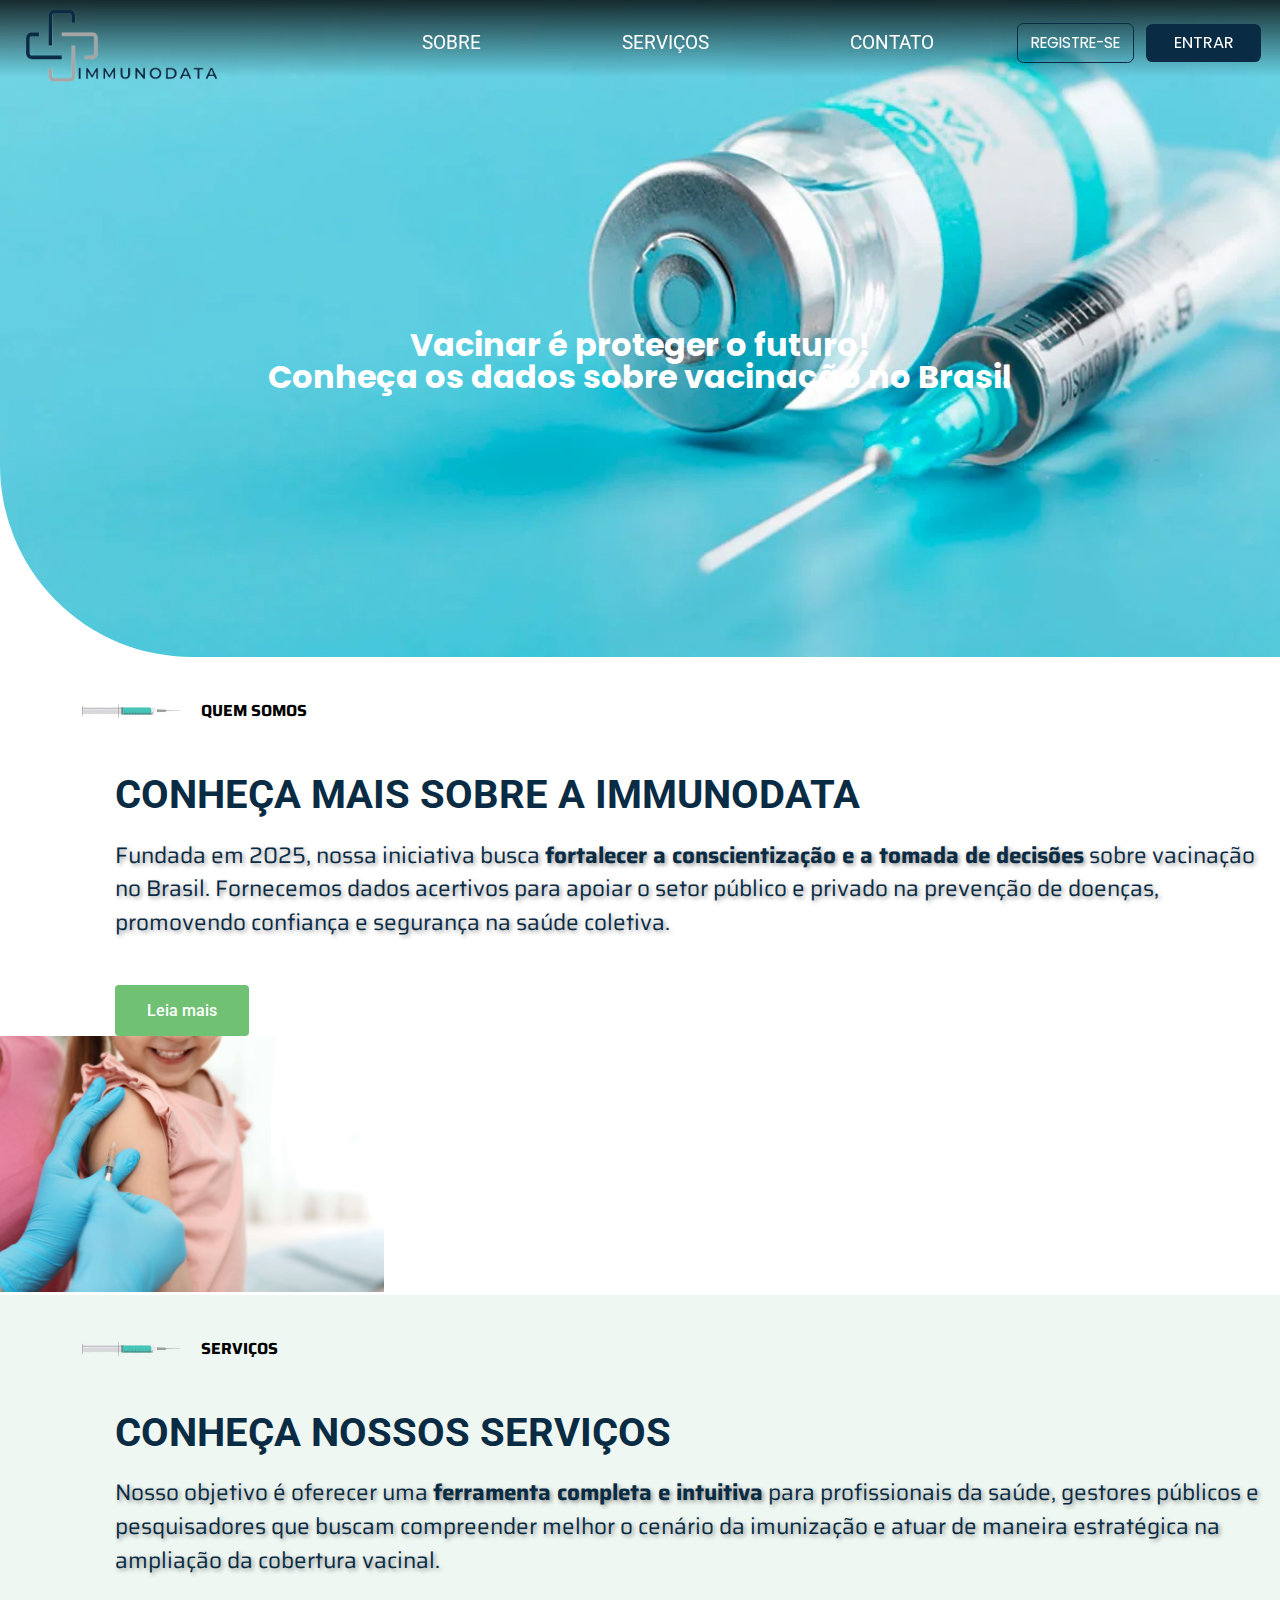
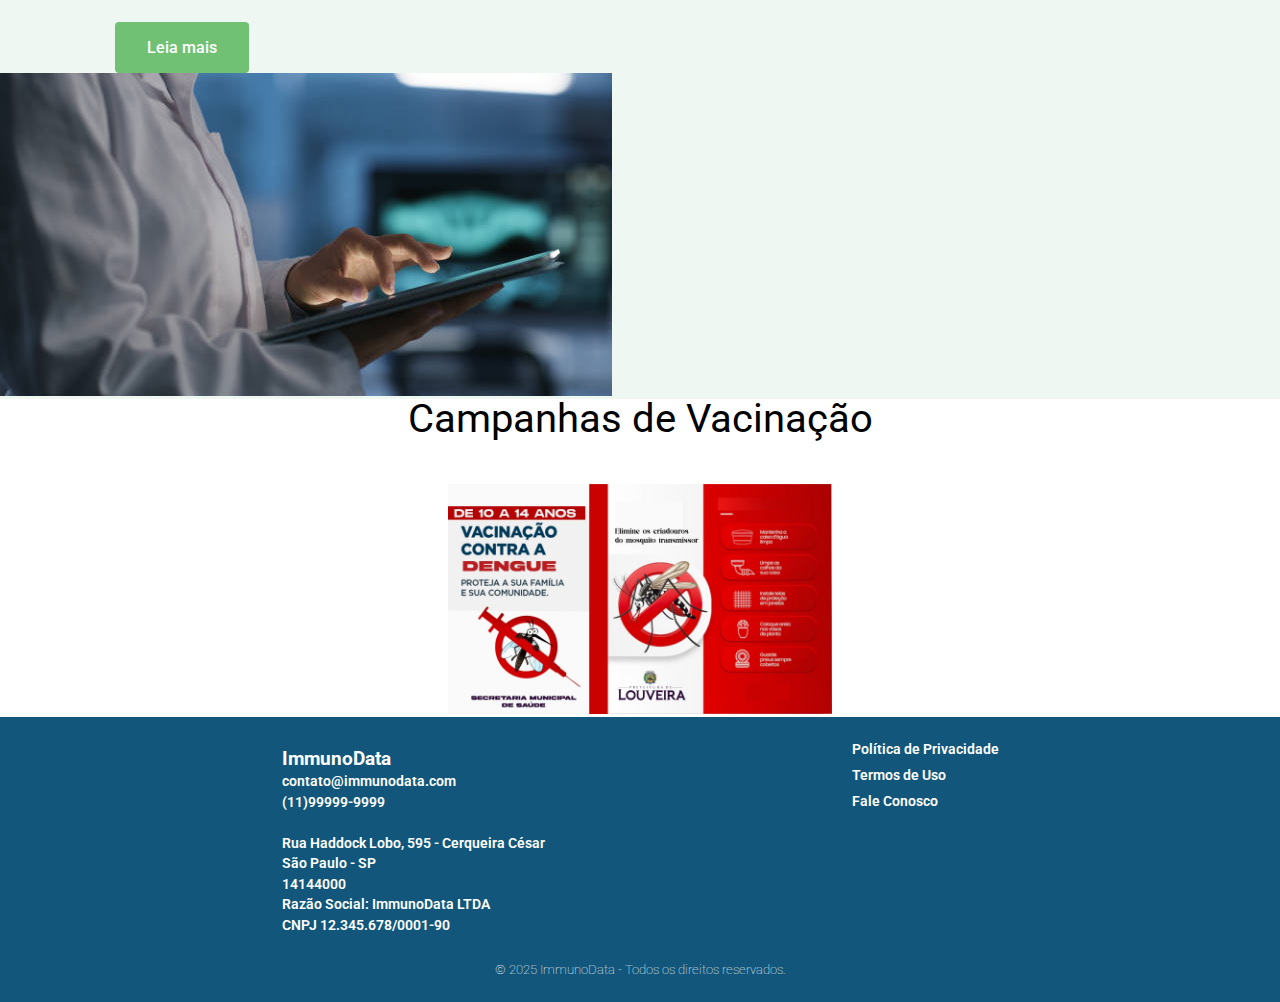
==== commit 758bae19: "feat: header finalizada" ====
--- a/site/public/index.html
+++ b/site/public/index.html
@@ -11,45 +11,20 @@
 </head>
 
 <body>
-    <!-- <header class="cabecalho">
-        <div class="cabecalho-titulo">
-            <img class="cabecalho-titulo-img" src="./assets/logo immunodata2.0/13.png" alt="Logo site">
-            <h1>
-                ImmunoData
-            </h1>
-        </div>
-        <nav class="cabecalho-navegacao">
-            <div class="cabecalho-navegacao-item">
-                <a style="text-decoration: underline;" href="./index.html"> Home</a>
-                <a href="./about.html"> Sobre</a>
-                <a href="./servicos.html">Serviços</a>
-                <a href="Cadastro.html">Cadastro</a>
-            </div>
-            <a class="logar" href="./Login.html">Login</a>
-        </nav>
-    </header> -->
     <header>
         <div class="cabecalho">
-            <a href="./index.html"><img class="logo" src="assets/"></a>
+            <a href="./index.html"><img class="logo" src="assets/logo-header.png"></a>
     
             <div class="box_nav">
                 <nav>
                     <a href="./about.html">SOBRE</a>
                     <a href="./servicos.html">SERVIÇOS</a>
-                    <a href="#">SUPORTE</a>
+                    <a href="#">CONTATO</a>
                 </nav>
-    
-                <div>
-    
-                </div>
-    
-                    <div id="box_loginCadastro" class="box_login_cadastro">
-                    <a class="cadastrar" href="LoginCadastro.html">CADASTRO</a>
-                    <a class="logar" href="./LoginCadastro.html">ENTRAR</a>
+                    <div id="box_cadastro" class="box_cadastro">
+                    <a class="cadastrar" href="Cadastro.html">REGISTRE-SE</a>
+                    <a class="logar" href="Login.html">ENTRAR</a>
                     </div>
-    
-    
-                
             </div>
         </div>
     </header>
--- a/site/public/css/home.css
+++ b/site/public/css/home.css
@@ -123,14 +123,35 @@
     padding-right: 0.2vw;
     font-family: "Poppins", sans-serif;
   }
-  
-  .home_embarque a:hover {
-    background-color: #002f52b9;
-    color: white;
-    font-weight: 900;
-    transition: all 0.5s ease;
-    /* Para animações suaves em elementos */
-  
+
+  .box_cadastro {
+    display: flex;
+    margin-left: 1vw;
+    margin-right: 1vw;
+    justify-content: space-around;
+    align-items: center;
+    width: 20vw;
+  }
+  
+  .box_cadastro a {
+    width: 9vw;
+    height: 3vw;
+    border-radius: 0.5vw;
+    display: flex;
+    justify-content: center;
+    align-items: center;
+  
+    font-family: "Poppins", sans-serif;
+  }
+  
+  .cadastrar {
+    border: 0.14vw solid #092B43;
+    font-size: 1.2vw;
+  }
+  
+  .logar {
+    background-color: #092B43;
+    font-size: 1.3vw;
   }
 
 .conteudo-principal-imagem {
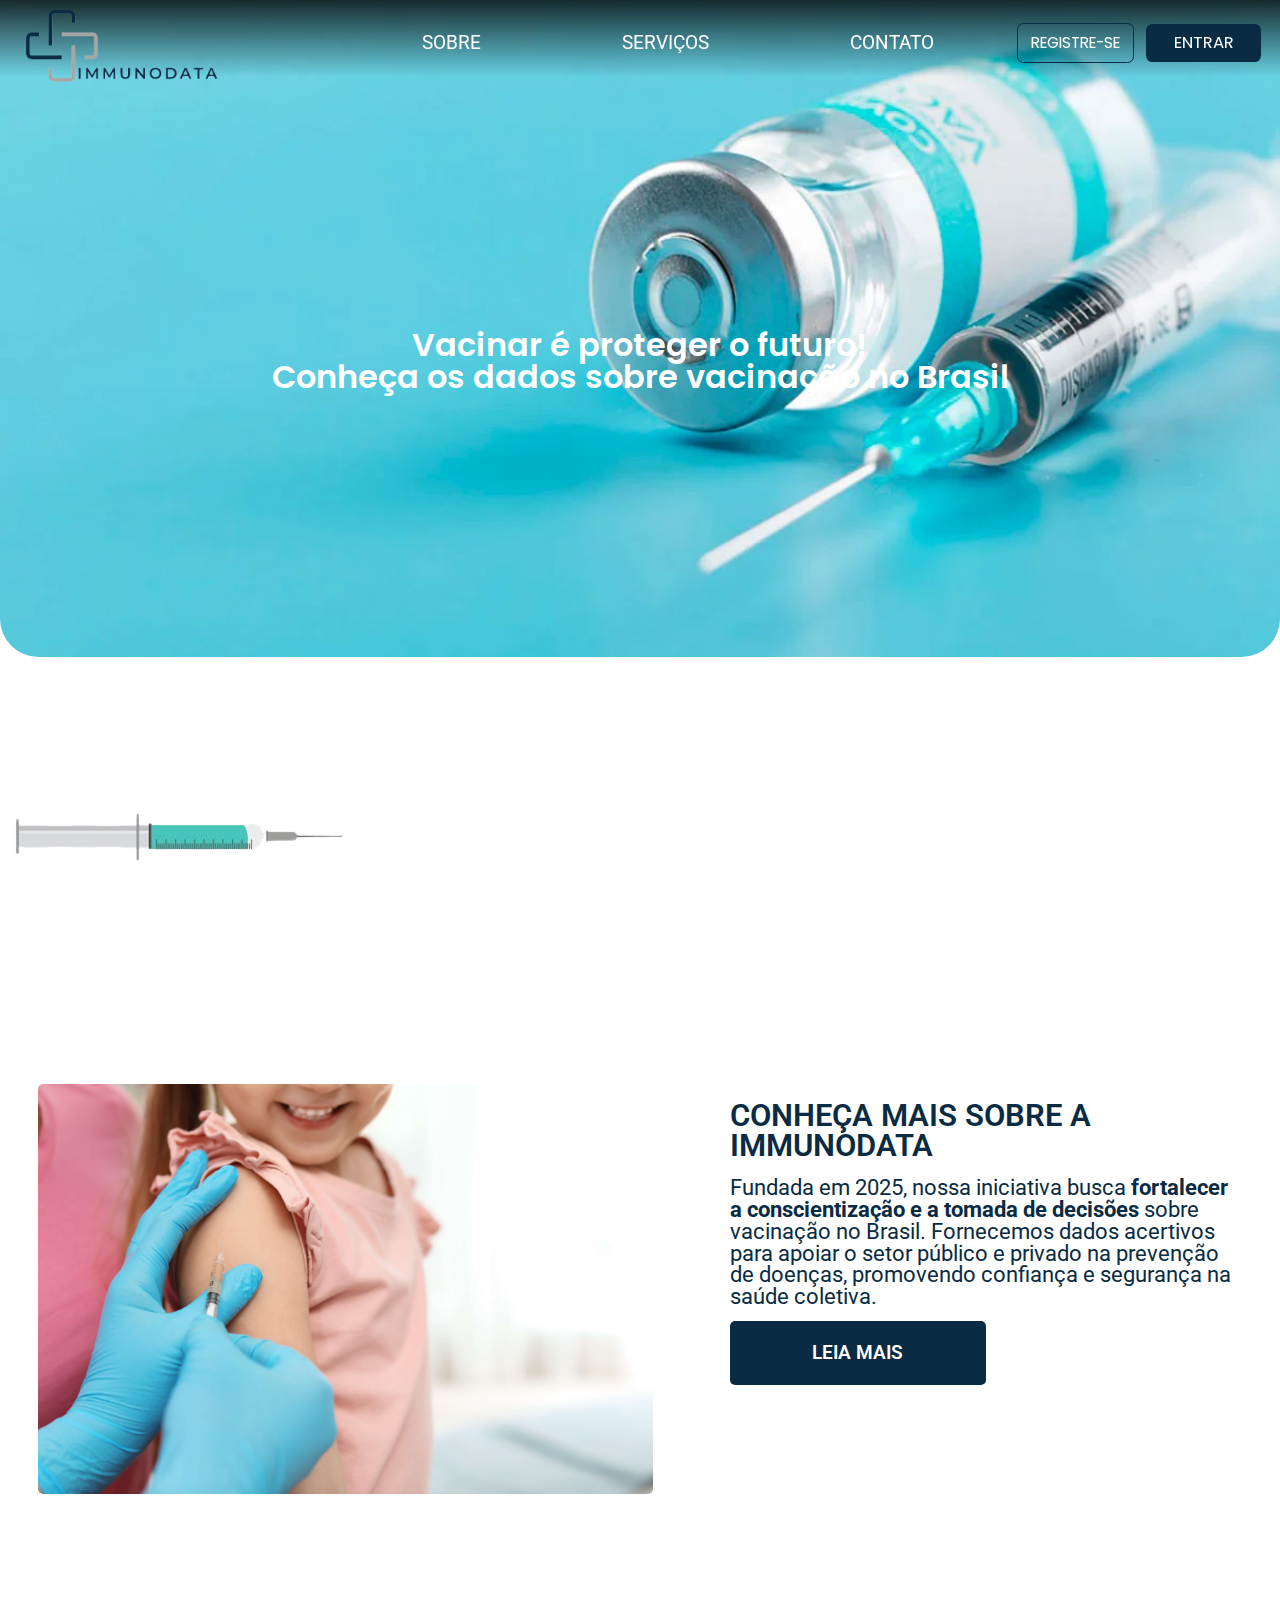
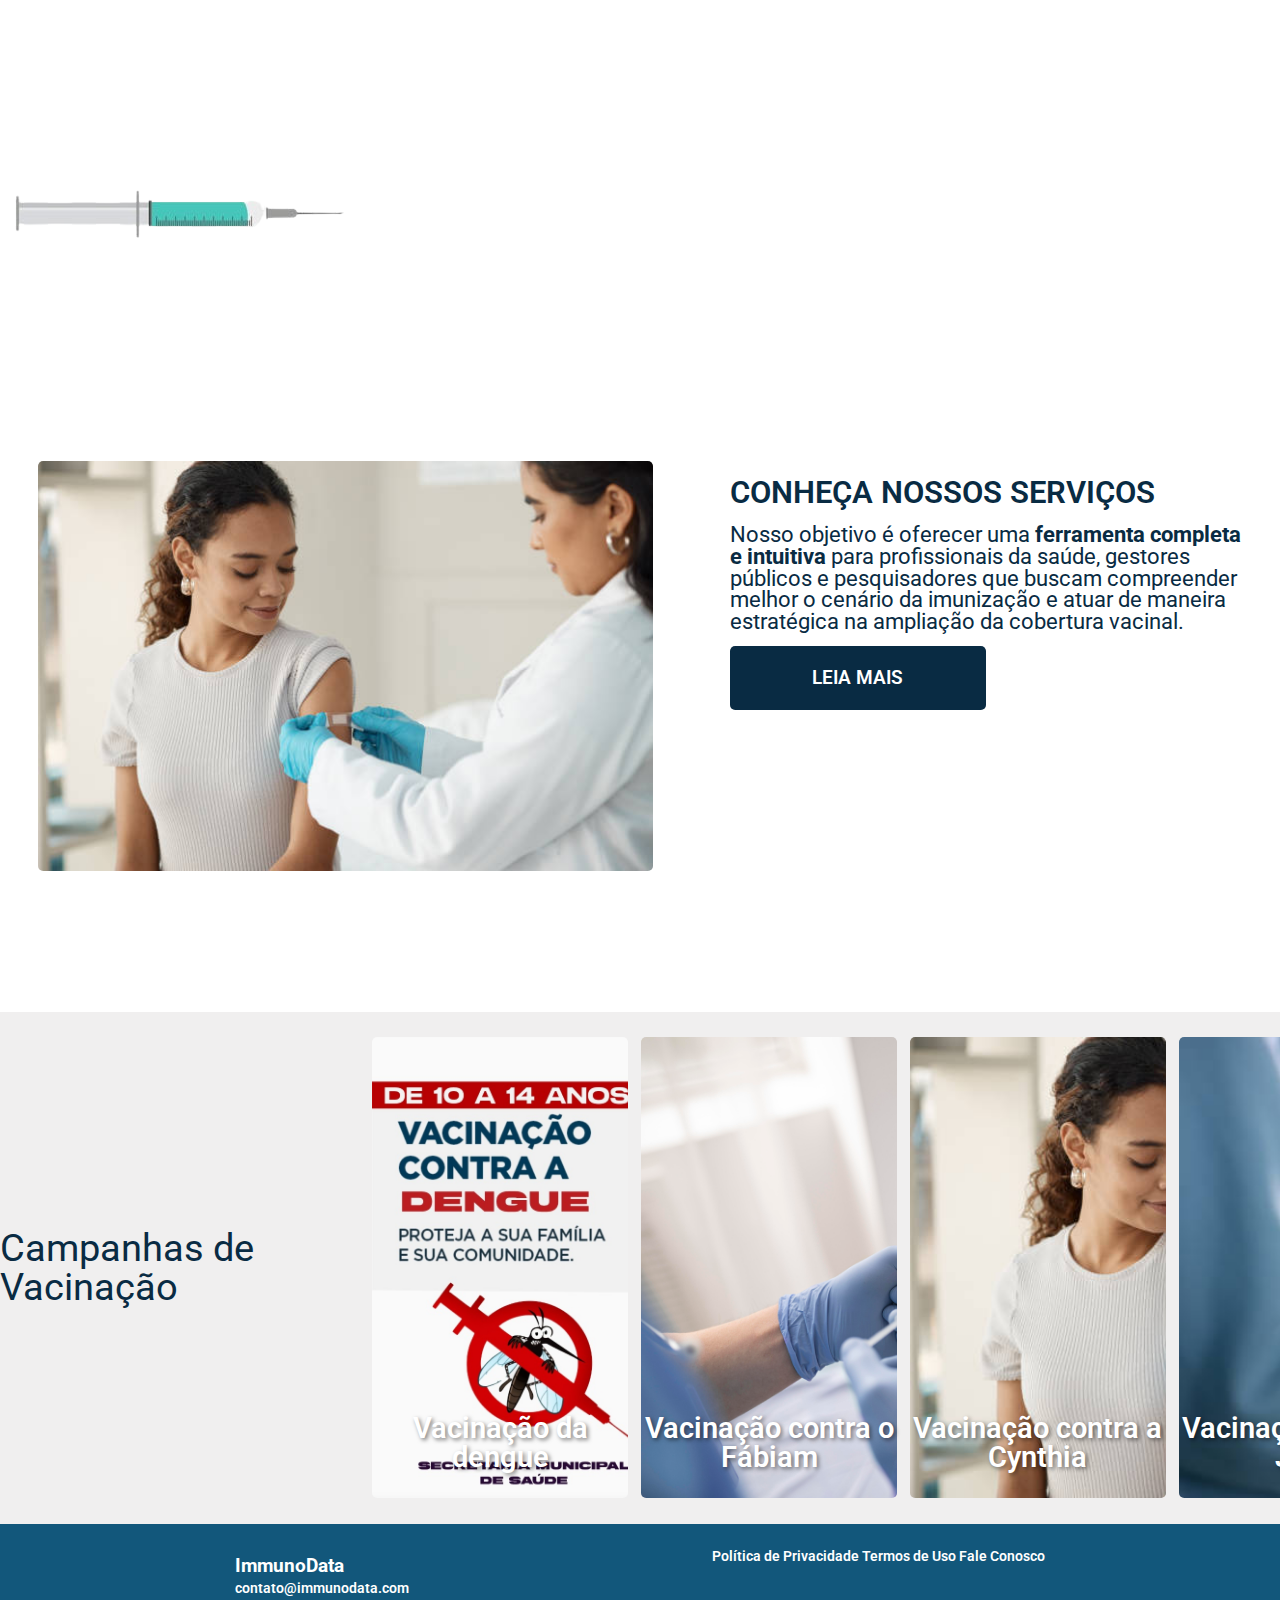
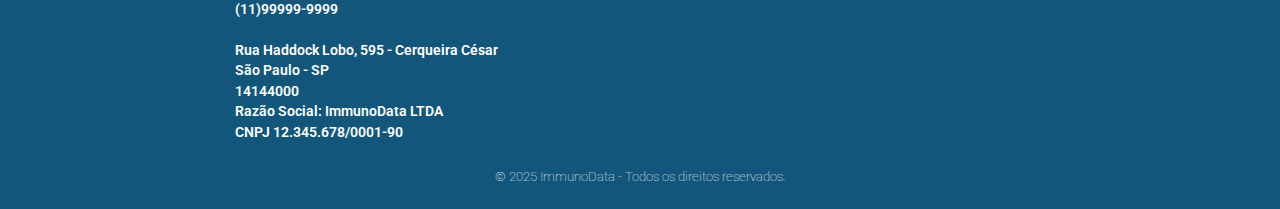
==== commit de96878f: "atualizando home, estilizando briefing sobre e serviços" ====
--- a/site/public/index.html
+++ b/site/public/index.html
@@ -31,52 +31,59 @@
 
     <div class="home">
         <div class="home_embarque">
-            <h2><span>Vacinar é proteger o futuro!</h2>
-            <h2><span>Conheça os dados sobre vacinação no Brasil</h2>
+            <h2>Vacinar é proteger o futuro!</h2>
+            <h2>Conheça os dados sobre vacinação no Brasil</h2>
         </div>
             </div>
-    <main class="conteudo">
-        <section class="conteudo-principal">
-            <div class="conteudo-principal-parte">
-                <div class="sobre">
-                    <div class="conteudo-principal-titulo">
+
+<!-- fim da nav -->
+
                         <img src="./assets/vacina.png" alt="seringa">
-                        <p>QUEM SOMOS</p>
-                    </div>
-                    <div class="conteudo-principal-sobre">
-                        <h2>CONHEÇA MAIS SOBRE A IMMUNODATA</h2>
-                        <p>Fundada em 2025, nossa iniciativa busca <span>fortalecer a conscientização e a tomada de
-                                decisões</span> sobre vacinação no Brasil. Fornecemos dados acertivos para apoiar o setor público
-                            e privado na prevenção de doenças, promovendo confiança e segurança na saúde coletiva.</p>
-                    </div>
-                    <button onclick="irSobre()"> Leia mais</button>
-                </div>
-                <img class="conteudo-principal-imagem" src="assets/vacinacao-infantil.png" alt="criança vacinando" class="sobre-img">
-            </div>
-            <div class="conteudo-principal-parte marcas">
-                <div class="saiba-mais">
-                    <div class="conteudo-principal-titulo">
+                        <div class="sobre_home">
+                            <div class="container_sobre_home">
+                                <img src="assets/vacinacao-infantil.png">
+                                <div class="box_sobre_home">
+                                    <h3>CONHEÇA MAIS SOBRE A IMMUNODATA</h3>
+                                    <p>Fundada em 2025, nossa iniciativa busca <span>fortalecer a conscientização e a tomada de
+                                        decisões</span> sobre vacinação no Brasil. Fornecemos dados acertivos para apoiar o setor público
+                                    e privado na prevenção de doenças, promovendo confiança e segurança na saúde coletiva.</p>
+                                    <a href="about.html">LEIA MAIS</a>
+                                </div>
+                            </div>
+                            </div>
+
+<!-- Serviços ImmunoData -->
+
                         <img src="./assets/vacina.png" alt="seringa">
-                        <p>SERVIÇOS</p>
-                    </div>
-                    <div class="conteudo-principal-sobre">
-                        <h2>CONHEÇA NOSSOS SERVIÇOS</h2>
-                        <p>Nosso objetivo é oferecer uma <span>ferramenta completa e intuitiva</span> para profissionais da saúde, 
-                            gestores públicos e pesquisadores que buscam compreender melhor o cenário da imunização e 
-                            atuar de maneira estratégica na ampliação da cobertura vacinal.</p>
-                    </div>
-                    <button onclick="irServico()">Leia mais</button>
-                </div>
-                <img src="./assets/istockphoto-1751622102-612x612.jpg" alt="logo">
-            </div>
-            <div class="campanhas">
-                <h1 class="titulo-campanhas">Campanhas de Vacinação</h1>
-                <div class="div-results">
-                    <div id="feed_container" class="feed-container">
-                        <img src="./assets/campanha-vacina-dengue.jpeg" alt="Campanha de vacinação dengue - Louveira">
-                    </div>
-                </div>
-            </div>
+                        <div class="sobre_home">
+                            <div class="container_sobre_home">
+                                <img src="assets/istockphoto-1369602887-612x612.jpg">
+                                <div class="box_sobre_home">
+                                    <h3>CONHEÇA NOSSOS SERVIÇOS</h3>
+                                    <p>Nosso objetivo é oferecer uma <span>ferramenta completa e intuitiva</span> para profissionais da saúde, 
+                                        gestores públicos e pesquisadores que buscam compreender melhor o cenário da imunização e 
+                                        atuar de maneira estratégica na ampliação da cobertura vacinal.</p>
+                                    <a href="servicos.html">LEIA MAIS</a>
+                                </div>
+                            </div>
+                            </div>
+
+<!-- campanha de vacinação -->
+
+                <div class="container_servicos_home">
+        <div class="box_servicos_home">
+            <h3>Campanhas de Vacinação</h3>
+        </div>
+        <div class="box_servicos_imagens">
+           <a href="./servicos.html#simulador"> <div class="div_imagem1 hoverImage">Vacinação da dengue</div></a>
+           <a href="./login.html"> <div class="div_imagem2 hoverImage">Vacinação contra o Fábiam</div></a>
+           <a href="./login.html">  <div class="div_imagem3 hoverImage">Vacinação contra a Cynthia</div></a>
+            <a href="./servicos.html#arquitetura"><div class="div_imagem4 hoverImage">Vacinação contra a Julia</div></a>
+        </div>
+    </div>
+
+<!-- footer -->
+
             <footer>
                 <div class="box_footer_rodape">
                     <div class="box_footer_contato">
@@ -92,8 +99,8 @@
             
                     </div>
                     <div class="box_footer_termos">
-                        <p href="about.html">Política de Privacidade</p>
-                        <p>Termos de Uso</p>
+                        <a href="about.html">Política de Privacidade</a>
+                        <a>Termos de Uso</a>
                         <a  href="#">Fale Conosco</a>
                     </div>
                 </div>
--- a/site/public/css/home.css
+++ b/site/public/css/home.css
@@ -77,7 +77,7 @@
     width: 100%;
     height: 73vh;
     background-color: white;
-    border-radius: 0vw 0vw 0vw 15vw;
+    border-radius: 0vw 0vw 3vw 3vw;
     display: flex;
     justify-content: center;
     align-items: center;
@@ -87,7 +87,532 @@
     display: flex;
     justify-content: center;
     align-items: center;
-  
+    flex-direction: column;
+    color: white;
+    height: 19vw;
+    width: 80vw;
+    margin-top: 5vw;
+    text-align: center;
+  }
+  
+  h2 {
+    font-size: 2.5vw;
+    font-weight: 600;
+    font-family: "Poppins", sans-serif;
+  }
+
+  .home_embarque a {
+    background-color: #e2e2e2a8;
+    color: white;
+    /* background-color: #092b43cf; */
+    border-radius: 0.5vw;
+    width: 24vw;
+    height: 5.3vw;
+    text-align: center;
+    padding-top: 1vw;
+    font-size: 1.8vw;
+    font-weight: 600;
+    font-family: "Poppins", sans-serif;
+    margin-top: 2vw;
+  }
+  
+  .home_embarque span {
+    font-weight: 700;
+    padding-left: 0.2vw;
+    padding-right: 0.2vw;
+    font-family: "Poppins", sans-serif;
+  }
+
+  .box_cadastro {
+    display: flex;
+    margin-left: 1vw;
+    margin-right: 1vw;
+    justify-content: space-around;
+    align-items: center;
+    width: 20vw;
+  }
+  
+  .box_cadastro a {
+    width: 9vw;
+    height: 3vw;
+    border-radius: 0.5vw;
+    display: flex;
+    justify-content: center;
+    align-items: center;
+  
+    font-family: "Poppins", sans-serif;
+  }
+  
+  .cadastrar {
+    border: 0.14vw solid #092B43;
+    font-size: 1.2vw;
+  }
+  
+  .logar {
+    background-color: #092B43;
+    font-size: 1.3vw;
+  }
+
+  /* fim da nav */
+
+  .sobre_home {
+    width: 100%;
+    margin-bottom: 3vw;
+    background-color: white;
+  }
+  
+  .container_sobre_home {
+    width: 100%;
+    height: 40vw;
+    display: flex;
+    justify-content: center;
+    padding-top: 5vw;
+    color: #092B43;
+  }
+  
+  .container_sobre_home img {
+    height: 32vw;
+    border-radius: 0.4vw;
+  }
+  
+  .box_sobre_home {
+    padding-top: 1.3vw;
+    width: 40vw;
+    margin-left: 6vw;
+  }
+  
+  .box_sobre_home h3 {
+    font-size: 2.4vw;
+    font-weight: 600;
+  }
+  
+  .box_sobre_home p {
+    margin-top: 1.2vw;
+    font-size: 1.7vw;
+  }
+  
+  .box_sobre_home span {
+    font-weight: bold;
+  }
+  
+  .box_sobre_home a {
+    background-color: #092B43;
+    display: flex;
+    width: 20vw;
+    height: 5vw;
+    justify-content: center;
+    align-items: center;
+    font-weight: 600;
+    border-radius: 0.4vw;
+    margin-top: 1vw;
+  }
+
+
+/* campanha de vacinação */
+.container_servicos_home {
+    background-color: #F0EFEF;
+    width: 100%;
+    height: 40vw;
+    display: flex;
+    justify-content: center;
+    align-items: center;
+    color: #092B43;
+    overflow-x: hidden;
+  }
+
+  .box_servicos_home h3 {
+    font-size: 3vw;
+  }
+  
+  .box_servicos_imagens {
+    display: flex;
+    height: 100%;
+    width: max-content;
+    justify-content: flex;
+    align-items: center;
+    overflow-x: auto;
+    /* Habilita o scroll horizontal */
+    overflow-y: hidden;
+    /* Oculta o scroll vertical */
+  }
+  
+  .box_servicos_imagens::-webkit-scrollbar {
+    width: 0;
+    height: 0;
+  }
+  
+  .div_imagem1,
+  .div_imagem2,
+  .div_imagem3,
+  .div_imagem4 {
+    margin-right: 1vw;
+    background-size: cover;
+    width: 20vw;
+    border-radius: 0.4vw;
+    height: 34vw;
+    color: white;
+    display: flex;
+    justify-content: center;
+    align-items: flex-end;
+    font-size: 2.3vw;
+    font-weight: 600;
+    padding-bottom: 2vw;
+    text-shadow: 2px 2px 4px rgba(0, 0, 0, 0.5);
+    transition: transform 0.3s ease;
+  }
+  .div_imagem1{
+    background-image: url('../assets/campanha-vacina-dengue.jpeg');
+   
+  }
+  .div_imagem2{
+    background-image: url('../assets/doctor-vaccinating-patient-clinic.jpg');
+   
+  }
+  .div_imagem3{
+    background-image: url('../assets/istockphoto-1369602887-612x612.jpg');
+   
+    
+  }
+  .div_imagem4{
+    background-image: url('../assets/istockphoto-1413603540-612x612.jpg');
+    
+  }
+  
+  .hoverImage:hover {
+    transform: scale(1.1);
+    cursor: pointer;
+  }
+  
+  .box_servicos_home img {
+    cursor: pointer;
+  }
+
+.marcas {
+    background-color: #EFF7F2;
+}
+
+.marcas img {
+    margin-right: 3vw;
+}
+
+
+
+.contato {
+    height: 37.5vh;
+    background-color: #ecf0f1;
+    border-bottom: 1px solid #9f9f9f;
+    display: flex;
+    justify-content: space-around;
+    align-items: center;
+    width: 100%;
+    font-family: "Saira";
+    font-weight: 600;
+    font-size: 1rem;
+}
+
+.informacao {
+    padding: auto;
+    display: flex;
+    gap: 6vw;
+}
+
+.contato-empresa {
+    display: flex;
+    flex-direction: column;
+    gap: 4vh;
+}
+
+.informacao-dados {
+    line-height: 1.5;
+}
+
+.contato-empresa-titulo {
+    font-weight: 900;
+}
+
+.links {
+    display: flex;
+    flex-direction: column;
+    gap: 4vh;
+}
+
+.redes-sociais {
+    display: flex;
+    text-align: center;
+    flex-direction: column;
+    align-items: center;
+    justify-content: center;
+    gap: 2.5vh;
+}
+
+.redes-sociais img {
+    width: 5%;
+}
+
+.rodape {
+    background-color: #ecf0f1;
+    display: flex;
+    justify-content: center;
+    height: 6vh;
+    align-items: center;
+    margin-top: auto;
+}
+
+footer {
+    width: 100%;
+    background-color: #12577B;
+    display: flex;
+    flex-direction: column;
+    align-items: center;
+    padding: 2vw 0;
+  }
+  
+  .box_footer_rodape {
+    width: 80vw;
+    display: flex;
+    justify-content: space-around;
+    align-items: flex-start;
+    color: white;
+    font-size: 1.1vw;
+    font-weight: 600;
+    flex-wrap: wrap;
+  }
+  
+  .box_footer_contato p {
+    margin: 0.5vw 0;
+  }
+  
+  .footer_title {
+    font-weight: 700;
+    font-size: 1.5vw;
+    margin-bottom: 1vw;
+  }
+  
+  .box_footer_termos p {
+    padding-bottom: 0.9vw;
+    cursor: pointer;
+  }
+  
+  .box_footer_termos a {
+    font-size: 1.1vw;
+    font-weight: 600;
+    color: white;
+    text-decoration: none;
+  }
+  
+  .a_footer {
+    width: 17vw;
+    height: 4vw;
+    display: flex;
+    justify-content: center;
+    align-items: center;
+    border-radius: 0.4vw;
+    color: #092B43;
+    background-color: white;
+    font-weight: 600;
+    font-size: 1.4vw;
+    text-decoration: none;
+    margin-top: 1vw;
+  }
+  
+  .footer_final {
+    color: white;
+    font-weight: lighter;
+    margin-top: 2vw;
+    font-size: 1vw;
+  }
+
+@media (max-width: 1150px) {
+    .conteudo-principal-parte{
+        gap: 40px;
+    }
+
+    .conteudo-principal-titulo img{
+        display: none;
+
+    }
+
+    .sobre button{
+        width: 20%;
+    }
+
+    .conteudo-principal-sobre{
+        margin-left: 50px;
+        gap: 50px;
+    }
+
+    .conteudo-principal-servico{
+        width: 75%;
+    }
+
+    .sobre{
+        display: flex;
+        flex-direction: column;
+        gap: 50px;
+    }
+
+    .conteudo-principal-titulo{
+        margin-left: 200px;
+    }
+
+    .conteudo-principal-imagem{
+        margin-right: 50px;
+    }
+
+    .sobre-capa{
+        align-items: center;
+        margin-left: 0;
+    }
+
+    .campanhas img{
+        width: 45%;
+    }
+
+    .marcas img{
+        width: 30%;
+    }
+
+    .contato-empresa{
+        padding-left: 20px;
+    }
+}
+
+@media (max-width: 810px){
+    .conteudo-principal-servico{
+        width: 80%;
+        margin-left: 50px;
+    }
+
+    .conteudo-principal-titulo{
+        display: none;
+    }
+
+    .conteudo-principal-parte img{
+        width: 40%;
+        margin: 0;
+    }
+
+    .marcas{
+        gap: 0;
+    }
+
+    .conteudo-principal-parte{
+        display: flex;
+        flex-direction: column;
+        justify-items: center;
+        text-align: center;
+    }
+
+    .conteudo-principal-sobre{
+        width: 80%;
+    }
+
+    .sobre{
+        align-items: center;
+    }
+
+    .saiba-mais{
+        display: flex;
+        flex-direction: column;
+        gap: 50px;
+        align-items: center;
+    }
+
+    .conteudo-principal-parte button{
+        margin: 0;
+    }
+
+}
+
+@import url('https://fonts.googleapis.com/css2?family=Edu+AU+VIC+WA+NT+Pre:wght@400..700&family=Kavoon&family=Playpen+Sans:wght@100..800&family=Roboto:ital,wght@0,100..900;1,100..900&display=swap');
+@import url('https://fonts.googleapis.com/css2?family=Edu+AU+VIC+WA+NT+Pre:wght@400..700&family=Kavoon&family=Playpen+Sans:wght@100..800&family=Roboto:ital,wght@0,100..900;1,100..900&family=Saira:ital,wght@0,100..900;1,100..900&display=swap');
+@import url('https://fonts.googleapis.com/css2?family=Poppins:wght@200;300;400;500;700;800&family=Saira:ital,wght@0,100..900;1,100..900&family=Ultra&display=swap');
+
+body {
+    background-color: #fff;
+    font-family: "Roboto";
+    color: #000;
+    height: 100vh;
+}
+
+
+header {
+    width: 100%;
+    height: 6vw;
+    position: fixed;
+  
+  
+    z-index: 3;
+    background: linear-gradient(to bottom, rgba(0, 0, 0, 0.8), rgba(0, 0, 0, 0));
+  }
+  
+  .cabecalho {
+    display: flex;
+    align-items: center;
+    z-index: 2
+  }
+  
+  .logo {
+    width: 15vw;
+    height: 100%;
+    margin-left: 2vw;
+    cursor: pointer;
+    margin-top: 0.6vw;
+  }
+  
+  .icon-header {
+    width: 6vw;
+    cursor: pointer;
+  }
+  
+  .box_nav {
+    width: 100%;
+    display: flex;
+    justify-content: flex-end;
+    align-items: center;
+  
+  }
+  
+  nav {
+    width: 40vw;
+    margin-right: 5vw;
+    display: flex;
+    justify-content: space-between;
+    align-items: center;
+    color: white;
+  }
+  
+  a {
+    font-style: normal;
+    color: white;
+    text-decoration: none;
+    font-size: 1.5vw;
+    font-weight: 400;
+    text-align: center;
+  }
+  
+  a:hover {
+    font-weight: bold;
+  }
+  
+  .home {
+    background-image: url('../assets/fundo-vacina.jpg');
+    background-size: cover; 
+      background-position: center;
+    background-repeat: no-repeat;
+    width: 100%;
+    height: 73vh;
+    background-color: white;
+    border-radius: 0vw 0vw 3vw 3vw;
+    display: flex;
+    justify-content: center;
+    align-items: center;
+  }
+  
+  .home_embarque {
+    display: flex;
+    justify-content: center;
+    align-items: center;
     flex-direction: column;
     color: white;
     height: 19vw;
@@ -181,51 +706,83 @@
     line-height: 1.5;
 }
 
-.campanhas {
-    text-align: center;
-    font-size: 1.2rem;
-    display: flex;
-    flex-direction: column;
-    gap: 5vh;
-}
-
-.titulo-campanhas {
-    font-size: 2.5rem;
-    text-align: center;
-    width: 100%;
-}
-
-.campanhas img {
-    width: 30%;
-}
-
-.conteudo-principal-sobre span {
-    font-weight: 700;
-}
-
-.conteudo-principal-sobre p {
-    text-shadow: 0.125rem 0.125rem 0.25rem rgba(0, 0, 0, 0.4);
-}
-
-.conteudo-principal-sobre h2 {
-    font-family: "Roboto";
-    font-weight: 700;
-    font-size: 2.5rem;
-}
-
-.conteudo-principal-parte button {
-    background-color: #70C174;
-    padding: 1rem 2rem;
-    color: #fff;
-    font-family: "Roboto";
-    font-weight: 500;
-    border-radius: 0.25rem;
-    font-size: 1rem;
-    text-align: center;
-    margin-left: 9vw;
-    border: none;
-    margin-top: 5vh;
-}
+.container_servicos_home {
+    background-color: #F0EFEF;
+    width: 100%;
+    height: 40vw;
+    display: flex;
+    justify-content: center;
+    align-items: center;
+    color: #092B43;
+    overflow-x: hidden;
+  }
+
+  .box_servicos_home h3 {
+    font-size: 3vw;
+  }
+  
+  .box_servicos_imagens {
+    display: flex;
+    height: 100%;
+    width: max-content;
+    justify-content: flex;
+    align-items: center;
+    overflow-x: auto;
+    /* Habilita o scroll horizontal */
+    overflow-y: hidden;
+    /* Oculta o scroll vertical */
+  }
+  
+  .box_servicos_imagens::-webkit-scrollbar {
+    width: 0;
+    height: 0;
+  }
+  
+  .div_imagem1,
+  .div_imagem2,
+  .div_imagem3,
+  .div_imagem4 {
+    margin-right: 1vw;
+    background-size: cover;
+    width: 20vw;
+    border-radius: 0.4vw;
+    height: 34vw;
+    color: white;
+    display: flex;
+    justify-content: center;
+    align-items: flex-end;
+    font-size: 2.3vw;
+    font-weight: 600;
+    padding-bottom: 2vw;
+    text-shadow: 2px 2px 4px rgba(0, 0, 0, 0.5);
+    transition: transform 0.3s ease;
+  }
+  .div_imagem1{
+    background-image: url('../assets/campanha-vacina-dengue.jpeg');
+   
+  }
+  .div_imagem2{
+    background-image: url('../assets/doctor-vaccinating-patient-clinic.jpg');
+   
+  }
+  .div_imagem3{
+    background-image: url('../assets/istockphoto-1369602887-612x612.jpg');
+   
+    
+  }
+  .div_imagem4{
+    background-image: url('../assets/istockphoto-1413603540-612x612.jpg');
+    
+  }
+  
+  .hoverImage:hover {
+    transform: scale(1.1);
+    cursor: pointer;
+  }
+  
+  .box_servicos_home img {
+    cursor: pointer;
+  }
 
 .marcas {
     background-color: #EFF7F2;
@@ -235,10 +792,7 @@
     margin-right: 3vw;
 }
 
-.conteudo-principal-titulo img {
-    width: 9% !important;
-    margin: 0 !important;
-}
+
 
 .contato {
     height: 37.5vh;
@@ -465,5 +1019,4 @@
         margin: 0;
     }
 
-}
-
+}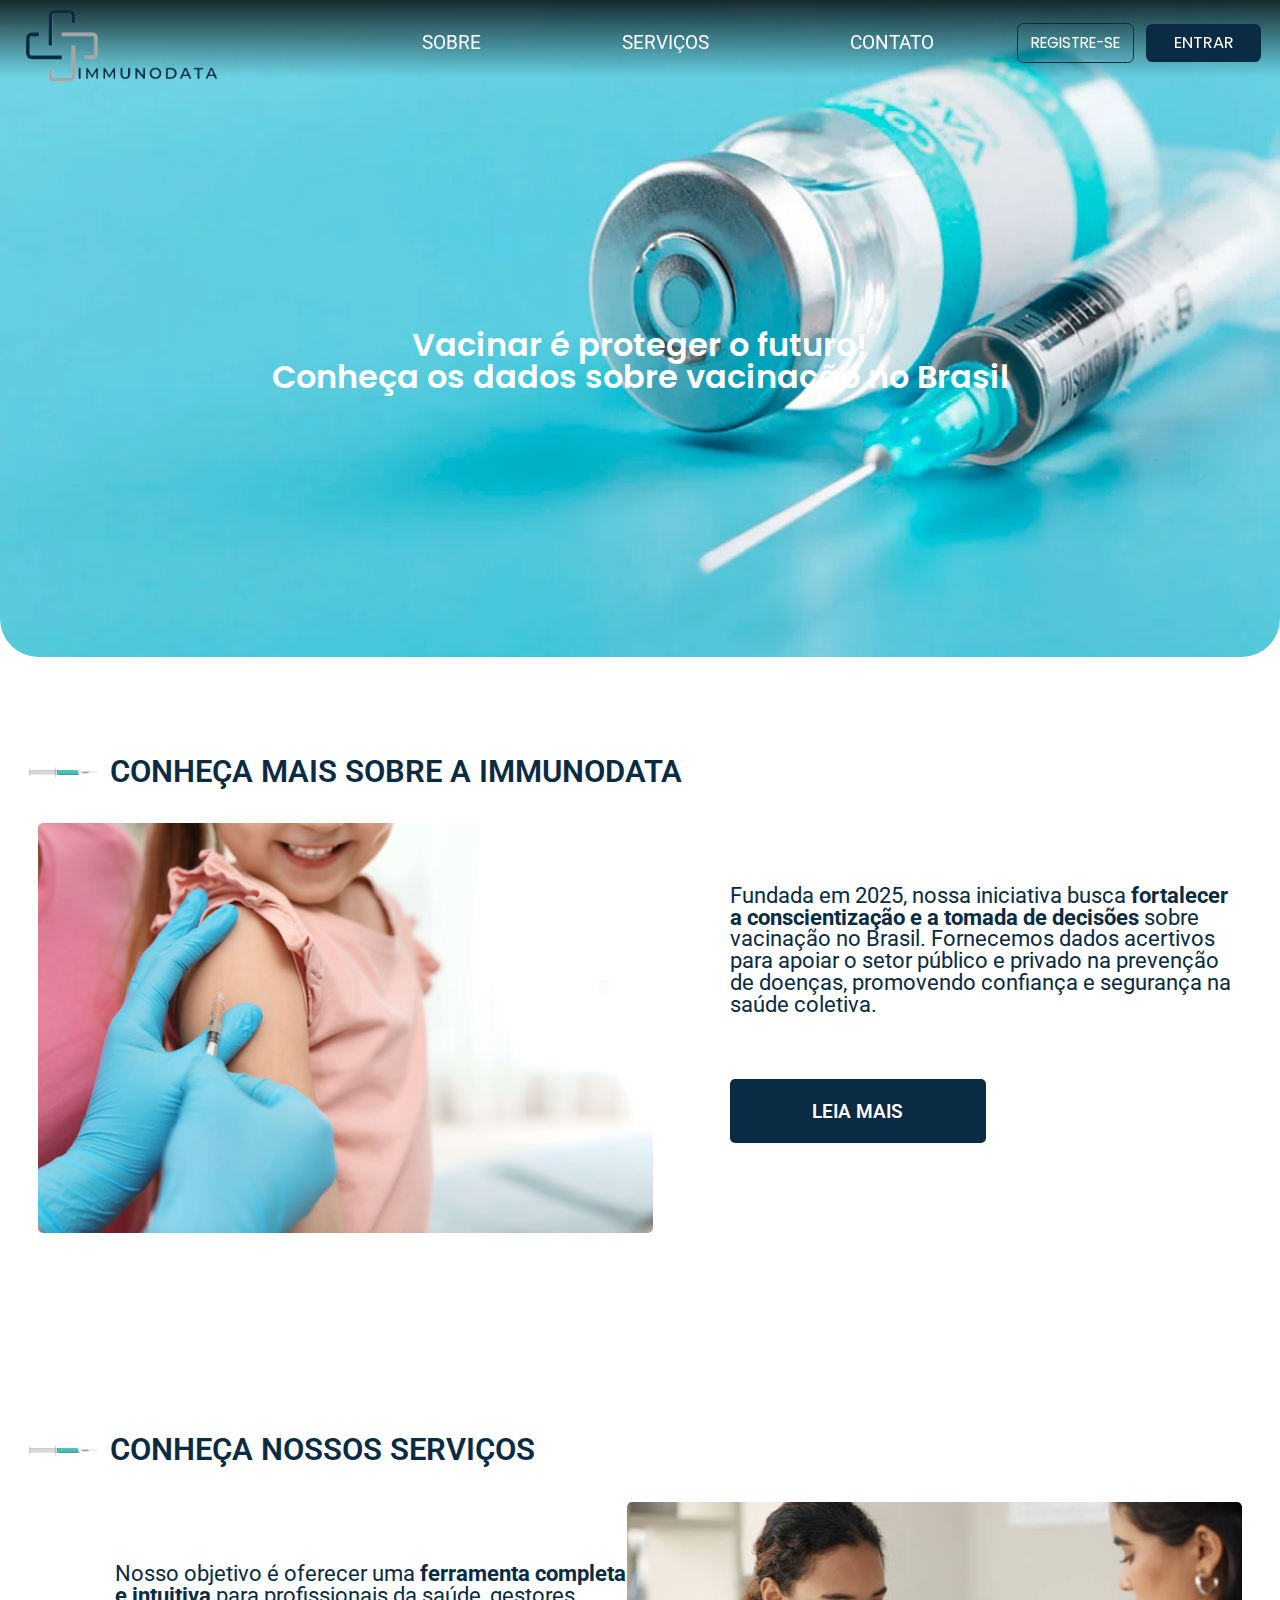
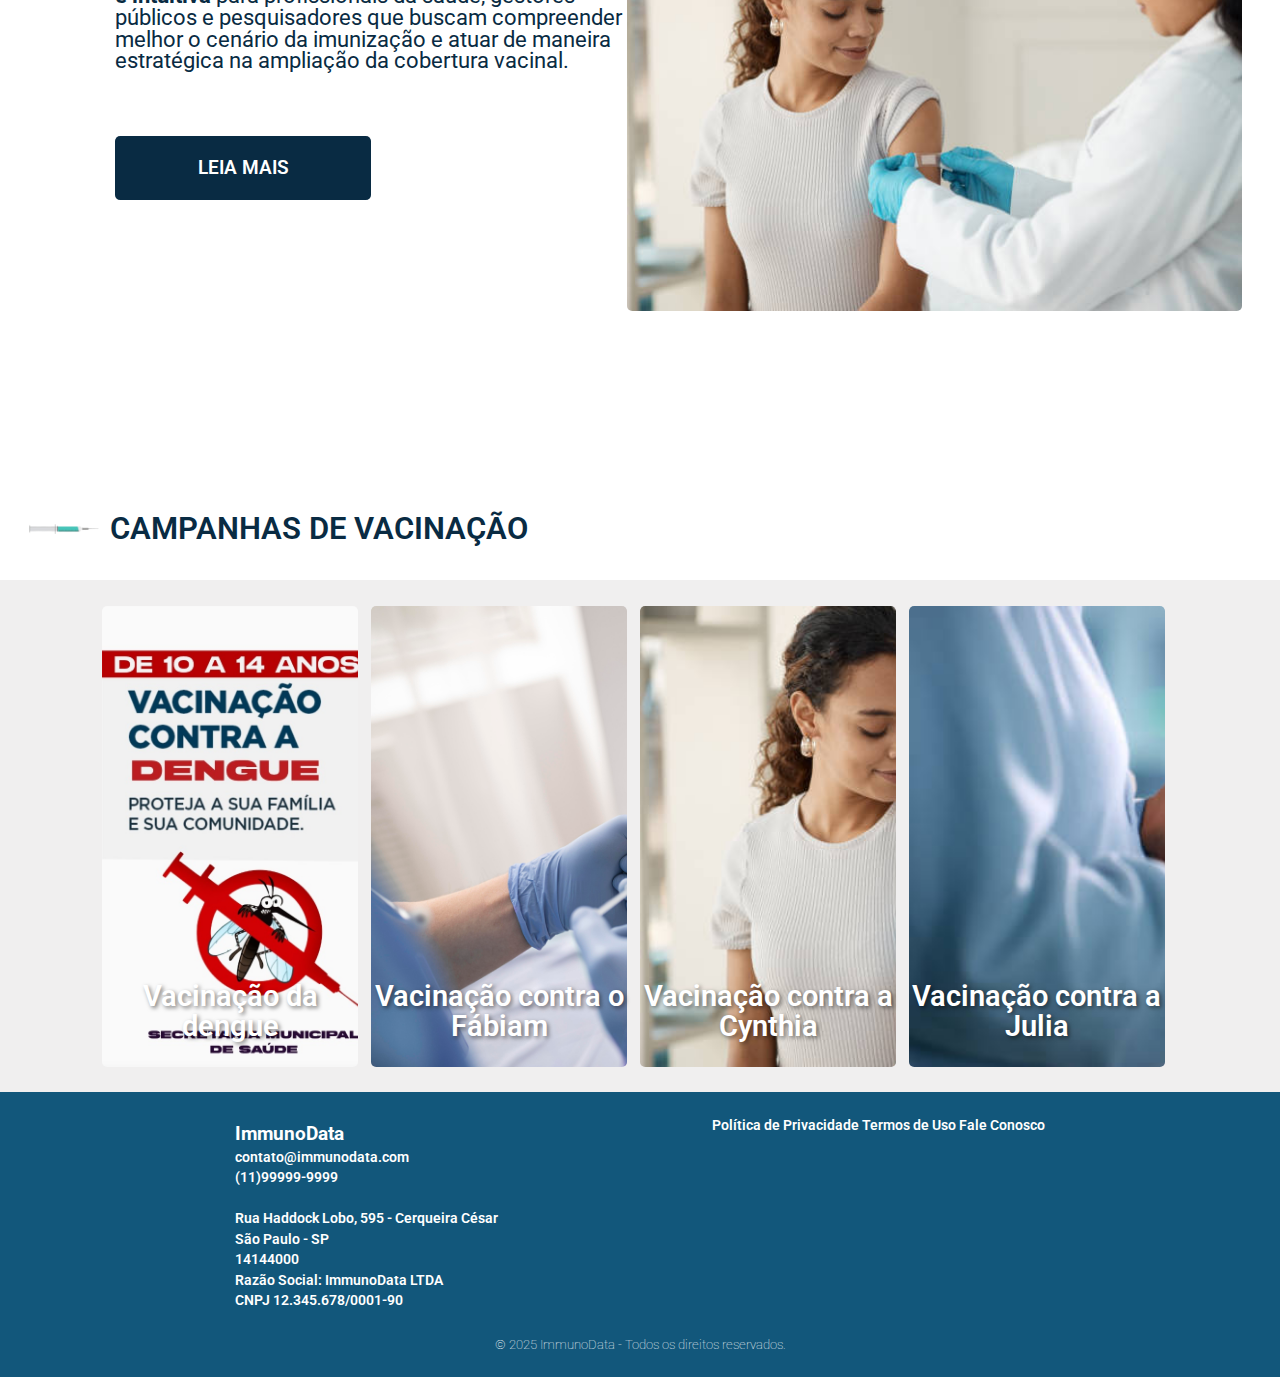
==== commit d09ed1dc: "arrumando tópico em seringa, briefing sobre e serviços, e colocando tópico a campanhas de vacinação" ====
--- a/site/public/index.html
+++ b/site/public/index.html
@@ -38,12 +38,14 @@
 
 <!-- fim da nav -->
 
-                        <img src="./assets/vacina.png" alt="seringa">
                         <div class="sobre_home">
+                            <div class="topico_seringa">
+                                <img class="img_seringa" src="assets/vacina.png" alt="seringa">
+                                <h3>CONHEÇA MAIS SOBRE A IMMUNODATA</h3>
+                            </div>
                             <div class="container_sobre_home">
                                 <img src="assets/vacinacao-infantil.png">
                                 <div class="box_sobre_home">
-                                    <h3>CONHEÇA MAIS SOBRE A IMMUNODATA</h3>
                                     <p>Fundada em 2025, nossa iniciativa busca <span>fortalecer a conscientização e a tomada de
                                         decisões</span> sobre vacinação no Brasil. Fornecemos dados acertivos para apoiar o setor público
                                     e privado na prevenção de doenças, promovendo confiança e segurança na saúde coletiva.</p>
@@ -54,26 +56,28 @@
 
 <!-- Serviços ImmunoData -->
 
-                        <img src="./assets/vacina.png" alt="seringa">
                         <div class="sobre_home">
+                            <div class="topico_seringa">
+                                <img class="img_seringa" src="assets/vacina.png" alt="seringa">
+                                <h3>CONHEÇA NOSSOS SERVIÇOS</h3>
+                            </div>
                             <div class="container_sobre_home">
-                                <img src="assets/istockphoto-1369602887-612x612.jpg">
                                 <div class="box_sobre_home">
-                                    <h3>CONHEÇA NOSSOS SERVIÇOS</h3>
                                     <p>Nosso objetivo é oferecer uma <span>ferramenta completa e intuitiva</span> para profissionais da saúde, 
                                         gestores públicos e pesquisadores que buscam compreender melhor o cenário da imunização e 
                                         atuar de maneira estratégica na ampliação da cobertura vacinal.</p>
                                     <a href="servicos.html">LEIA MAIS</a>
                                 </div>
+                                <img src="assets/istockphoto-1369602887-612x612.jpg">
                             </div>
                             </div>
 
 <!-- campanha de vacinação -->
-
+                <div class="topico_seringa">
+                    <img class="img_seringa" src="assets/vacina.png" alt="seringa">
+                    <h3>CAMPANHAS DE VACINAÇÃO</h3>
+                </div>
                 <div class="container_servicos_home">
-        <div class="box_servicos_home">
-            <h3>Campanhas de Vacinação</h3>
-        </div>
         <div class="box_servicos_imagens">
            <a href="./servicos.html#simulador"> <div class="div_imagem1 hoverImage">Vacinação da dengue</div></a>
            <a href="./login.html"> <div class="div_imagem2 hoverImage">Vacinação contra o Fábiam</div></a>
--- a/site/public/css/home.css
+++ b/site/public/css/home.css
@@ -104,7 +104,6 @@
   .home_embarque a {
     background-color: #e2e2e2a8;
     color: white;
-    /* background-color: #092b43cf; */
     border-radius: 0.5vw;
     width: 24vw;
     height: 5.3vw;
@@ -155,9 +154,25 @@
 
   /* fim da nav */
 
+  .topico_seringa {
+    display: flex;
+    align-items: center;
+    margin: 1vw 0vw 1vw 2vw;
+    font-size: 2.4vw;
+    font-weight: 600;
+    color: #092B43;
+    padding-top: 5vw;
+}
+
+.topico_seringa img {
+    width: 6vw;
+    height: auto;
+    margin-right: 0.6vw;
+}
+
+  /*  */
   .sobre_home {
     width: 100%;
-    margin-bottom: 3vw;
     background-color: white;
   }
   
@@ -166,7 +181,6 @@
     height: 40vw;
     display: flex;
     justify-content: center;
-    padding-top: 5vw;
     color: #092B43;
   }
   
@@ -181,13 +195,8 @@
     margin-left: 6vw;
   }
   
-  .box_sobre_home h3 {
-    font-size: 2.4vw;
-    font-weight: 600;
-  }
-  
   .box_sobre_home p {
-    margin-top: 1.2vw;
+    margin-top: 3.5vw;
     font-size: 1.7vw;
   }
   
@@ -204,7 +213,7 @@
     align-items: center;
     font-weight: 600;
     border-radius: 0.4vw;
-    margin-top: 1vw;
+    margin-top: 5vw;
   }
 
 
